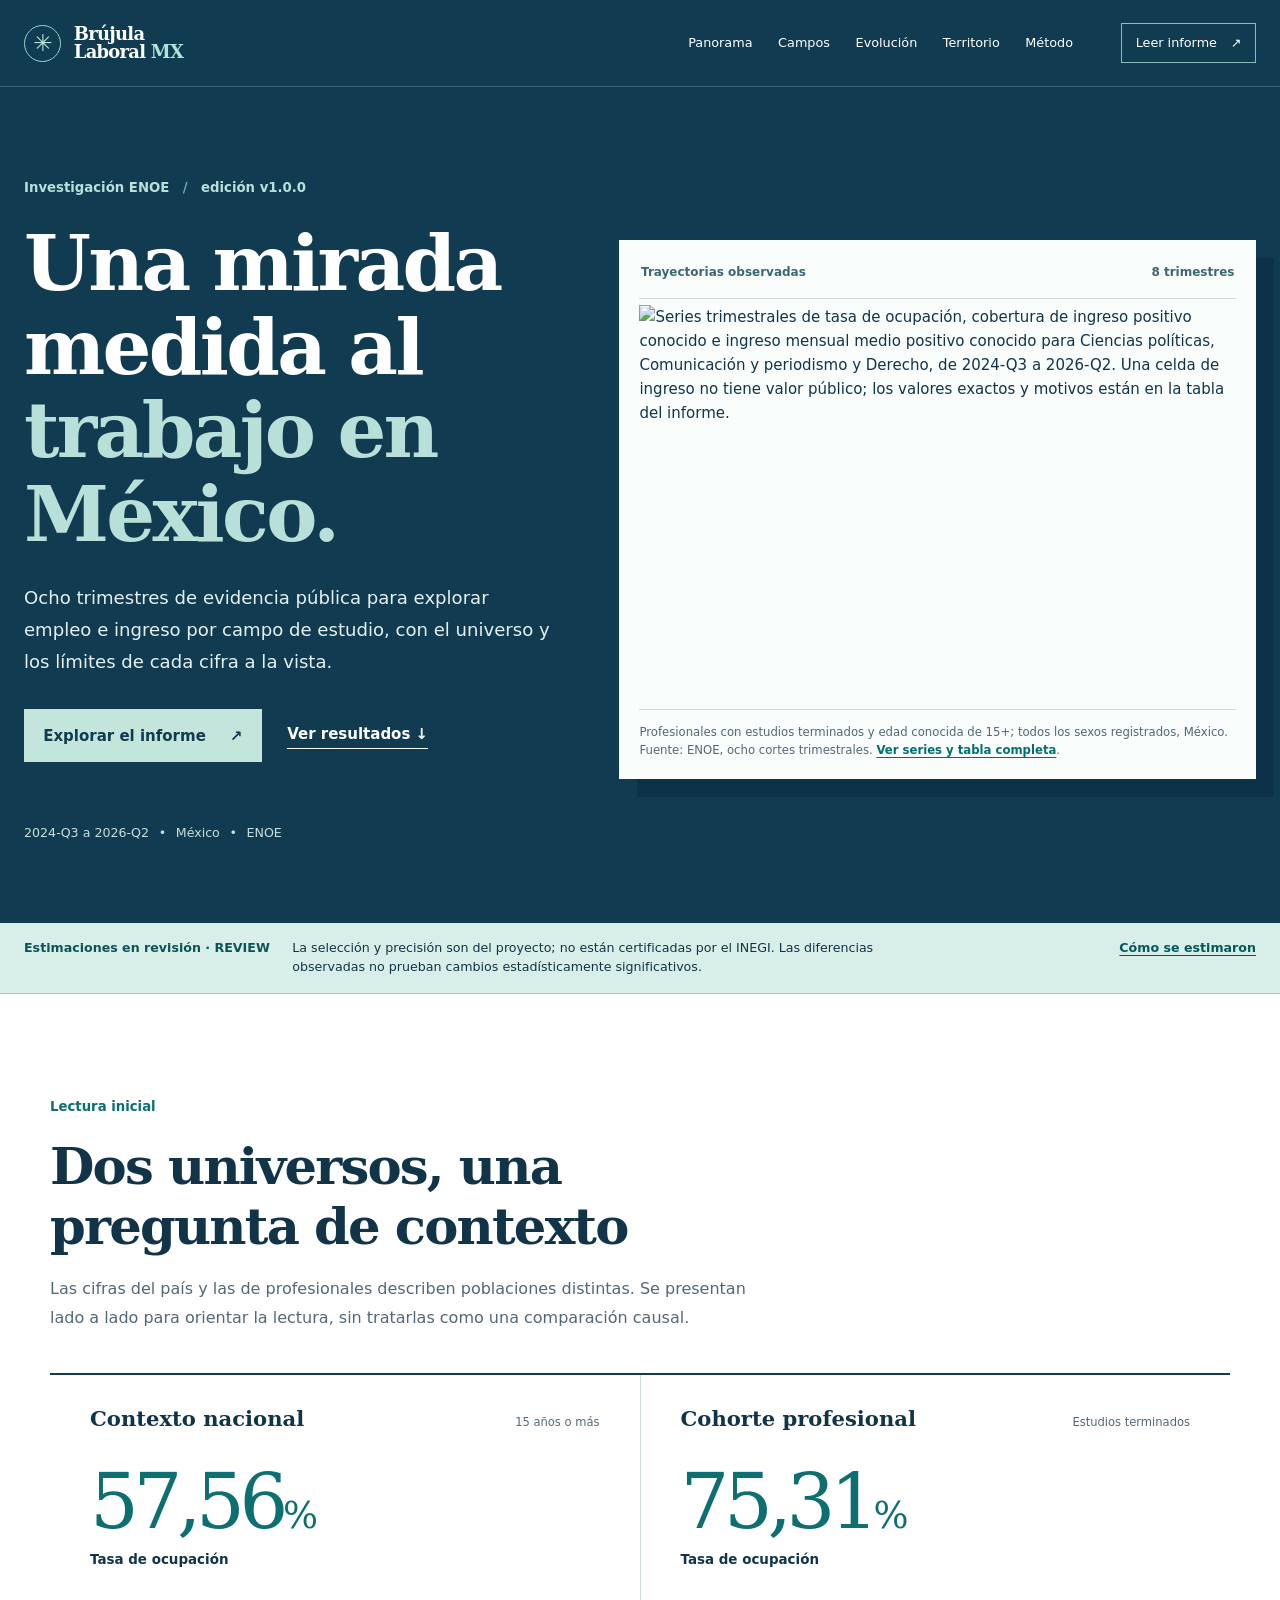
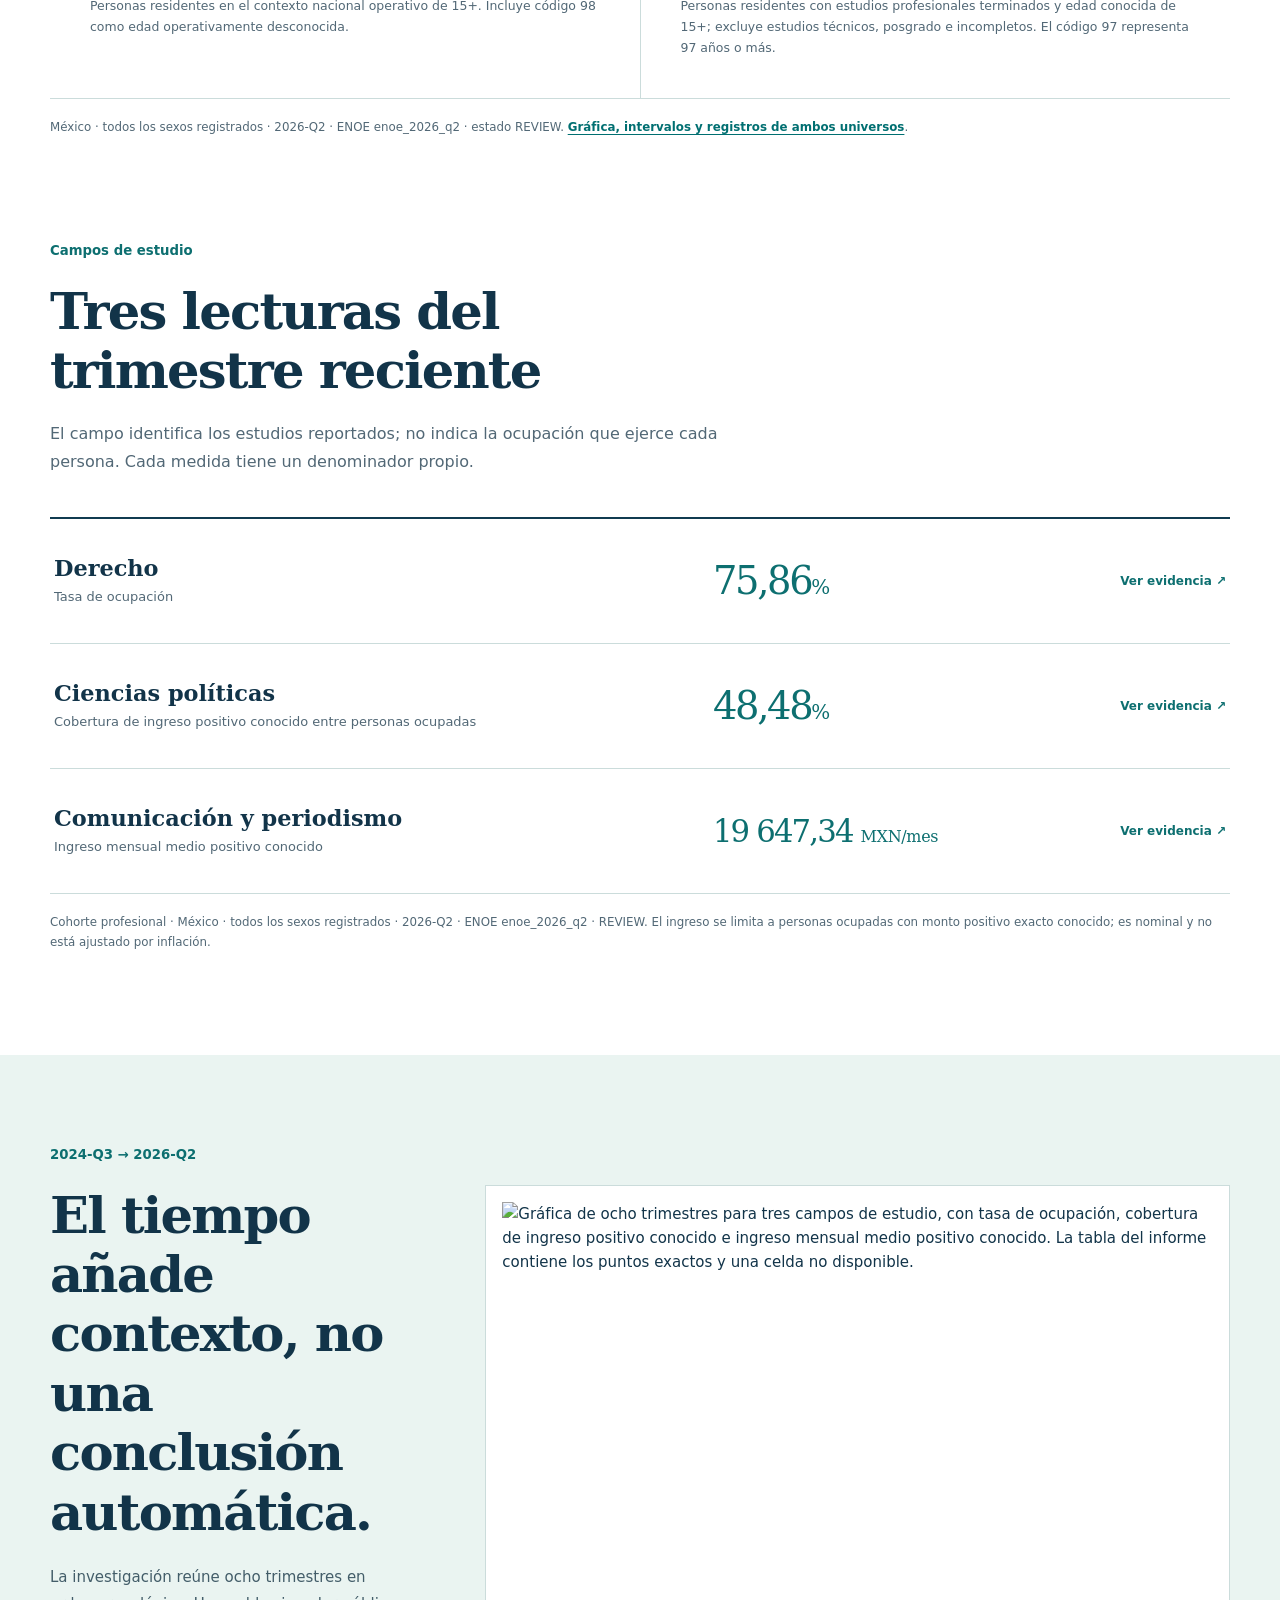
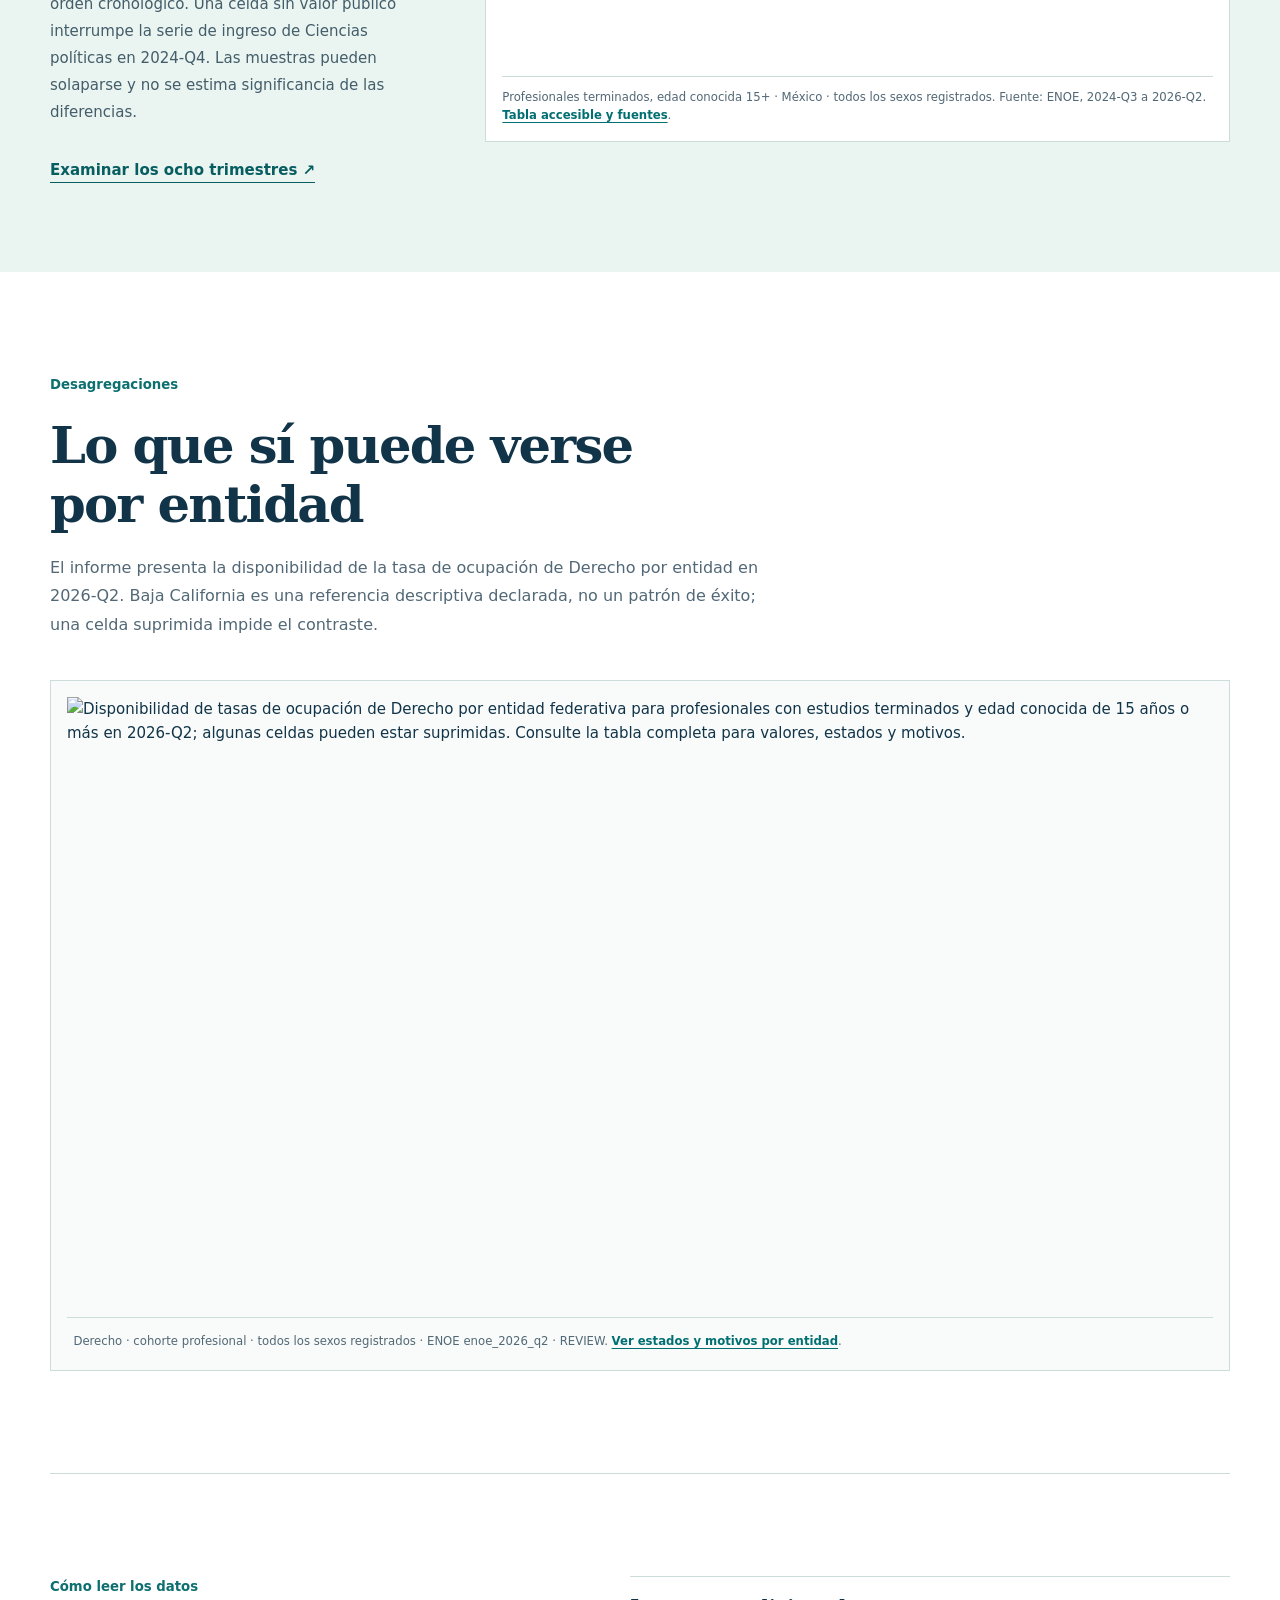
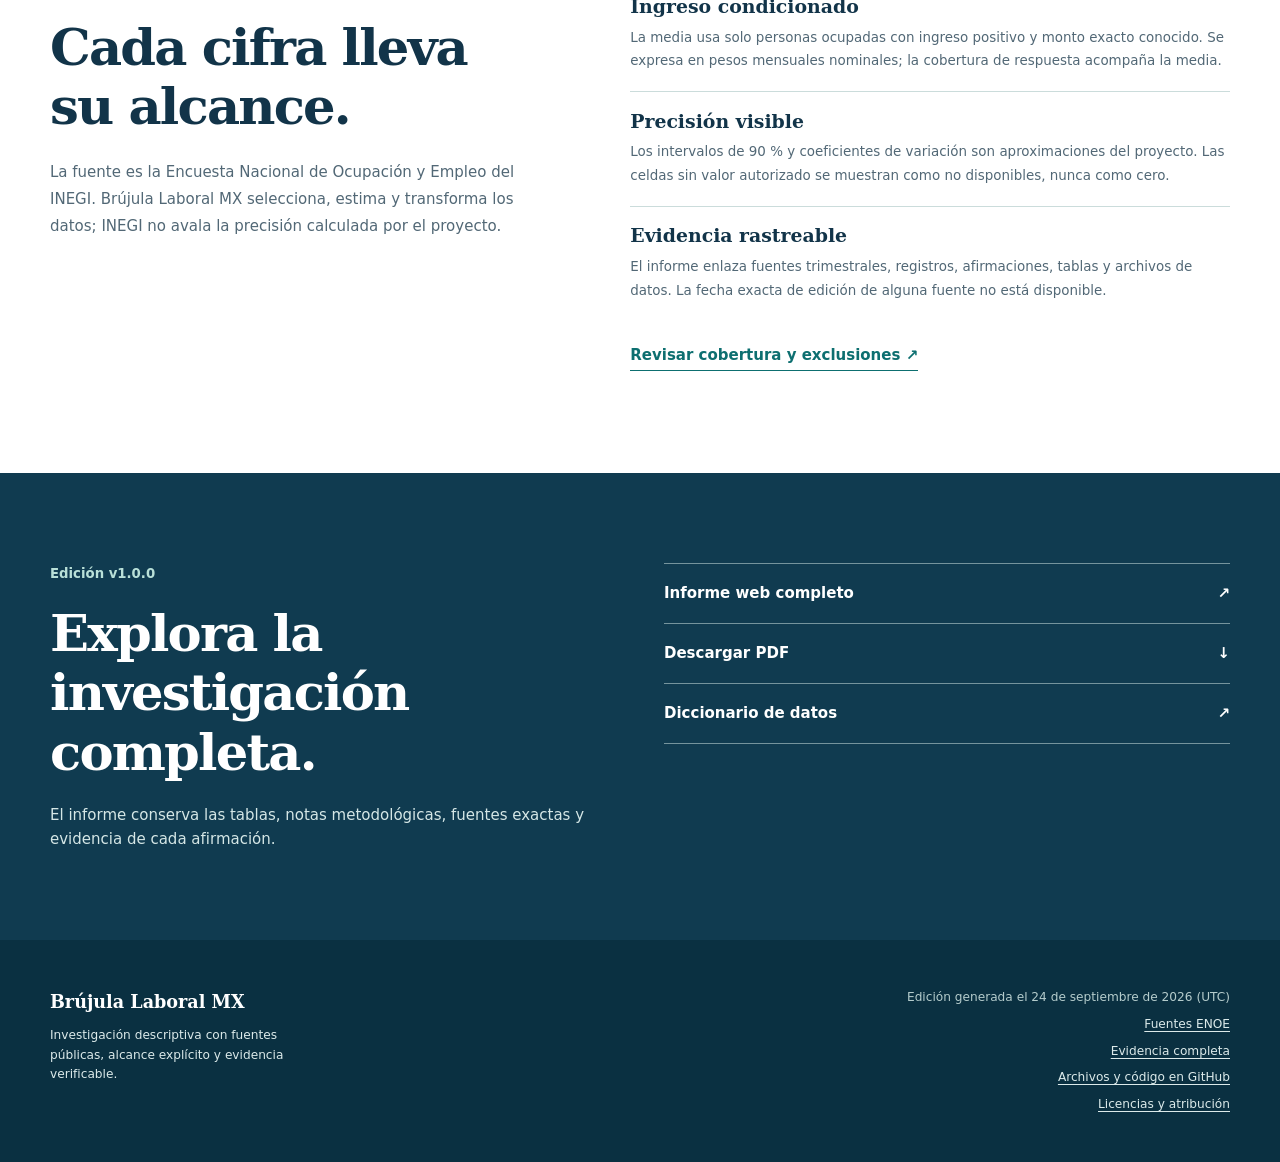
==== site/index.html @ 44d780da "Publish visual research README and verified GitHub Pages site" ====
<!doctype html>
<html lang="es-MX">
<head>
  <meta charset="utf-8">
  <meta name="viewport" content="width=device-width, initial-scale=1">
  <meta name="theme-color" content="#103b50">
  <meta name="description" content="Brújula Laboral MX: investigación descriptiva de ocho trimestres de la ENOE sobre campos de estudio, empleo e ingreso en México, con evidencia y límites visibles.">
  <title>Brújula Laboral MX — Investigación del trabajo en México</title>
  <link rel="stylesheet" href="styles.css">
</head>
<body>
  <a class="skip-link" href="#contenido">Saltar al contenido</a>
  <header class="site-header">
    <div class="header-inner">
      <a class="brand" href="#inicio" aria-label="Brújula Laboral MX, volver al inicio"><span class="brand-mark" aria-hidden="true">✳</span><span>Brújula<br>Laboral <b>MX</b></span></a>
      <nav aria-label="Navegación principal">
        <a href="#panorama">Panorama</a><a href="#campos">Campos</a><a href="#evolucion">Evolución</a><a href="#territorio">Territorio</a><a href="#metodo">Método</a>
      </nav>
      <a class="header-report" href="research/report.html">Leer informe <span aria-hidden="true">↗</span></a>
    </div>
  </header>

  <main id="contenido">
    <section class="hero" id="inicio" aria-labelledby="hero-title">
      <div class="hero-inner">
        <div class="hero-copy">
          <p class="edition">Investigación ENOE <span aria-hidden="true">/</span> edición v1.0.0</p>
          <h1 id="hero-title">Una mirada<br>medida al<br><em>trabajo en México.</em></h1>
          <p class="hero-lede">Ocho trimestres de evidencia pública para explorar empleo e ingreso por campo de estudio, con el universo y los límites de cada cifra a la vista.</p>
          <div class="hero-actions"><a class="button-primary" href="research/report.html">Explorar el informe <span aria-hidden="true">↗</span></a><a class="text-link light-link" href="#panorama">Ver resultados <span aria-hidden="true">↓</span></a></div>
          <p class="hero-window">2024‑Q3 a 2026‑Q2 <span aria-hidden="true">•</span> México <span aria-hidden="true">•</span> ENOE</p>
        </div>
        <figure class="hero-figure">
          <div class="hero-figure-heading"><span>Trayectorias observadas</span><span>8 trimestres</span></div>
          <img src="research/figures/eight-quarter-trends.svg" alt="Series trimestrales de tasa de ocupación, cobertura de ingreso positivo conocido e ingreso mensual medio positivo conocido para Ciencias políticas, Comunicación y periodismo y Derecho, de 2024-Q3 a 2026-Q2. Una celda de ingreso no tiene valor público; los valores exactos y motivos están en la tabla del informe." width="1080" height="720">
          <figcaption>Profesionales con estudios terminados y edad conocida de 15+; todos los sexos registrados, México. Fuente: ENOE, ocho cortes trimestrales. <a href="research/report.html#evolucion">Ver series y tabla completa</a>.</figcaption>
        </figure>
      </div>
    </section>

    <div class="status-strip" role="note"><strong>Estimaciones en revisión · REVIEW</strong><span>La selección y precisión son del proyecto; no están certificadas por el INEGI. Las diferencias observadas no prueban cambios estadísticamente significativos.</span><a href="research/report.html#metodos">Cómo se estimaron</a></div>

    <section class="section panorama" id="panorama" aria-labelledby="panorama-title">
      <div class="section-head"><p class="section-kicker">Lectura inicial</p><h2 id="panorama-title">Dos universos, una pregunta de contexto</h2><p>Las cifras del país y las de profesionales describen poblaciones distintas. Se presentan lado a lado para orientar la lectura, sin tratarlas como una comparación causal.</p></div>
      <div class="universe-comparison">
        <article class="universe"><div class="universe-top"><h3>Contexto nacional</h3><span>15 años o más</span></div><p class="big-stat">57,56<span>%</span></p><p class="stat-name">Tasa de ocupación</p><p class="universe-note">Personas residentes en el contexto nacional operativo de 15+. Incluye código 98 como edad operativamente desconocida.</p></article>
        <article class="universe"><div class="universe-top"><h3>Cohorte profesional</h3><span>Estudios terminados</span></div><p class="big-stat">75,31<span>%</span></p><p class="stat-name">Tasa de ocupación</p><p class="universe-note">Personas residentes con estudios profesionales terminados y edad conocida de 15+; excluye estudios técnicos, posgrado e incompletos. El código 97 representa 97 años o más.</p></article>
      </div>
      <p class="source-note">México · todos los sexos registrados · 2026‑Q2 · ENOE <code>enoe_2026_q2</code> · estado REVIEW. <a href="research/report.html#contexto">Gráfica, intervalos y registros de ambos universos</a>.</p>
    </section>

    <section class="section fields" id="campos" aria-labelledby="fields-title">
      <div class="section-head"><p class="section-kicker">Campos de estudio</p><h2 id="fields-title">Tres lecturas del trimestre reciente</h2><p>El campo identifica los estudios reportados; no indica la ocupación que ejerce cada persona. Cada medida tiene un denominador propio.</p></div>
      <div class="field-list">
        <article class="field-row"><div><h3>Derecho</h3><p>Tasa de ocupación</p></div><div class="field-value">75,86<span>%</span></div><a href="research/report.html#derecho" aria-label="Ver datos y evidencia de Derecho">Ver evidencia <span aria-hidden="true">↗</span></a></article>
        <article class="field-row"><div><h3>Ciencias políticas</h3><p>Cobertura de ingreso positivo conocido entre personas ocupadas</p></div><div class="field-value">48,48<span>%</span></div><a href="research/report.html#politicas" aria-label="Ver datos y evidencia de Ciencias políticas">Ver evidencia <span aria-hidden="true">↗</span></a></article>
        <article class="field-row"><div><h3>Comunicación y periodismo</h3><p>Ingreso mensual medio positivo conocido</p></div><div class="field-value income-value">19&nbsp;647,34 <span>MXN/mes</span></div><a href="research/report.html#comunicacion" aria-label="Ver datos y evidencia de Comunicación y periodismo">Ver evidencia <span aria-hidden="true">↗</span></a></article>
      </div>
      <p class="source-note">Cohorte profesional · México · todos los sexos registrados · 2026‑Q2 · ENOE <code>enoe_2026_q2</code> · REVIEW. El ingreso se limita a personas ocupadas con monto positivo exacto conocido; es nominal y no está ajustado por inflación.</p>
    </section>

    <section class="section evolution" id="evolucion" aria-labelledby="evolution-title">
      <div class="evolution-copy"><p class="section-kicker">2024‑Q3 → 2026‑Q2</p><h2 id="evolution-title">El tiempo añade contexto, no una conclusión automática.</h2><p>La investigación reúne ocho trimestres en orden cronológico. Una celda sin valor público interrumpe la serie de ingreso de Ciencias políticas en 2024‑Q4. Las muestras pueden solaparse y no se estima significancia de las diferencias.</p><a class="text-link" href="research/report.html#evolucion">Examinar los ocho trimestres <span aria-hidden="true">↗</span></a></div>
      <figure class="evolution-figure"><img src="research/figures/eight-quarter-trends.svg" alt="Gráfica de ocho trimestres para tres campos de estudio, con tasa de ocupación, cobertura de ingreso positivo conocido e ingreso mensual medio positivo conocido. La tabla del informe contiene los puntos exactos y una celda no disponible." width="1080" height="720" loading="lazy"><figcaption>Profesionales terminados, edad conocida 15+ · México · todos los sexos registrados. Fuente: ENOE, 2024‑Q3 a 2026‑Q2. <a href="research/report.html#evolucion">Tabla accesible y fuentes</a>.</figcaption></figure>
    </section>

    <section class="section territory" id="territorio" aria-labelledby="territory-title">
      <div class="section-head"><p class="section-kicker">Desagregaciones</p><h2 id="territory-title">Lo que sí puede verse por entidad</h2><p>El informe presenta la disponibilidad de la tasa de ocupación de Derecho por entidad en 2026‑Q2. Baja California es una referencia descriptiva declarada, no un patrón de éxito; una celda suprimida impide el contraste.</p></div>
      <figure class="territory-figure"><img src="research/figures/state-availability.svg" alt="Disponibilidad de tasas de ocupación de Derecho por entidad federativa para profesionales con estudios terminados y edad conocida de 15 años o más en 2026-Q2; algunas celdas pueden estar suprimidas. Consulte la tabla completa para valores, estados y motivos." width="1080" height="720" loading="lazy"><figcaption>Derecho · cohorte profesional · todos los sexos registrados · ENOE <code>enoe_2026_q2</code> · REVIEW. <a href="research/report.html#sexo-territorio">Ver estados y motivos por entidad</a>.</figcaption></figure>
    </section>

    <section class="section method" id="metodo" aria-labelledby="method-title"><div class="method-intro"><p class="section-kicker">Cómo leer los datos</p><h2 id="method-title">Cada cifra lleva su alcance.</h2><p>La fuente es la Encuesta Nacional de Ocupación y Empleo del INEGI. Brújula Laboral MX selecciona, estima y transforma los datos; INEGI no avala la precisión calculada por el proyecto.</p></div><div class="method-points"><div><h3>Ingreso condicionado</h3><p>La media usa solo personas ocupadas con ingreso positivo y monto exacto conocido. Se expresa en pesos mensuales nominales; la cobertura de respuesta acompaña la media.</p></div><div><h3>Precisión visible</h3><p>Los intervalos de 90 % y coeficientes de variación son aproximaciones del proyecto. Las celdas sin valor autorizado se muestran como no disponibles, nunca como cero.</p></div><div><h3>Evidencia rastreable</h3><p>El informe enlaza fuentes trimestrales, registros, afirmaciones, tablas y archivos de datos. La fecha exacta de edición de alguna fuente no está disponible.</p></div><a class="text-link" href="research/report.html#cobertura">Revisar cobertura y exclusiones <span aria-hidden="true">↗</span></a></div></section>

    <section class="downloads" id="descargas" aria-labelledby="downloads-title"><div><p class="section-kicker">Edición v1.0.0</p><h2 id="downloads-title">Explora la investigación completa.</h2><p>El informe conserva las tablas, notas metodológicas, fuentes exactas y evidencia de cada afirmación.</p></div><div class="download-links"><a href="research/report.html"><span>Informe web completo</span><span aria-hidden="true">↗</span></a><a href="research/report.pdf"><span>Descargar PDF</span><span aria-hidden="true">↓</span></a><a href="research/exports/data-dictionary.md"><span>Diccionario de datos</span><span aria-hidden="true">↗</span></a></div></section>
  </main>
  <footer class="site-footer"><div><a class="footer-brand" href="#inicio">Brújula Laboral MX</a><p>Investigación descriptiva con fuentes públicas, alcance explícito y evidencia verificable.</p></div><div><span>Edición generada el 24 de septiembre de 2026 (UTC)</span><a href="research/report.html#fuentes">Fuentes ENOE</a><a href="research/report.html#evidencia">Evidencia completa</a><a href="https://github.com/erickinorganico/career-signals-mx/releases/tag/v1.0.0">Archivos y código en GitHub</a><a href="https://github.com/erickinorganico/career-signals-mx/blob/main/THIRD_PARTY_NOTICES.md">Licencias y atribución</a></div></footer>
</body>
</html>
---- site/styles.css ----
@font-face{font-family:DejaVu Serif;src:url("research/assets/fonts/DejaVuSerif.ttf") format("truetype");font-weight:400;font-display:swap}
@font-face{font-family:DejaVu Serif;src:url("research/assets/fonts/DejaVuSerif-Bold.ttf") format("truetype");font-weight:700;font-display:swap}
@font-face{font-family:DejaVu Sans;src:url("research/assets/fonts/DejaVuSans.ttf") format("truetype");font-weight:400;font-display:swap}
@font-face{font-family:DejaVu Sans;src:url("research/assets/fonts/DejaVuSans-Bold.ttf") format("truetype");font-weight:700;font-display:swap}
:root{--ink:#123449;--deep:#103b50;--night:#0a3041;--teal:#0d6f70;--aqua:#b9e0d8;--mist:#eaf4f1;--paper:#fff;--muted:#526876;--line:#cbdcdb;--serif:"DejaVu Serif",Georgia,serif;--sans:"DejaVu Sans",Arial,sans-serif}
*{box-sizing:border-box}html{scroll-behavior:smooth}body{margin:0;color:var(--ink);background:var(--paper);font-family:var(--sans);font-size:15px;line-height:1.6}a{color:inherit;text-underline-offset:.23em}a:focus-visible{outline:3px solid #e3a441;outline-offset:4px}img{display:block;max-width:100%;height:auto}h1,h2,h3,p,figure{margin:0}h1,h2,h3{line-height:1.16}h1,h2{font-family:var(--serif);font-weight:700;letter-spacing:-.035em}h2{font-size:clamp(2rem,4vw,3.25rem)}h3{font-size:1rem}p{max-width:70ch}.skip-link{position:absolute;z-index:100;top:-100px;left:1rem;padding:.7rem 1rem;background:#fff;color:var(--ink)}.skip-link:focus{top:1rem}
.site-header{background:var(--deep);color:#fff;border-bottom:1px solid #426578}.header-inner{width:min(100% - 48px,1360px);min-height:86px;margin:auto;display:flex;align-items:center;gap:3rem}.brand{display:inline-flex;align-items:center;gap:.8rem;text-decoration:none;font-family:var(--serif);font-size:1.12rem;font-weight:700;line-height:1.02;letter-spacing:-.04em;white-space:nowrap}.brand b{color:#aee3d5}.brand-mark{display:grid;place-items:center;width:37px;height:37px;border:1px solid #9bd2cb;border-radius:50%;color:#b9e0d8;font-family:var(--sans);font-size:1.45rem}.site-header nav{display:flex;align-items:center;gap:clamp(.8rem,2vw,2rem);margin-left:auto}.site-header nav a,.header-report{font-size:.8rem;text-decoration:none;white-space:nowrap}.site-header nav a:hover,.header-report:hover{text-decoration:underline}.header-report{padding:.57rem .85rem;border:1px solid #89bdb9}.header-report span{margin-left:.6rem}
.hero{background:var(--deep);color:#fff}.hero-inner{width:min(100% - 48px,1360px);margin:auto;display:grid;grid-template-columns:minmax(0,.91fr) minmax(0,1.09fr);align-items:center;gap:clamp(2rem,5vw,6rem);padding:clamp(3.4rem,7vw,7rem) 0 5rem}.edition,.section-kicker{font-size:.83rem;font-weight:700;color:var(--teal)}.edition{color:#b9e0d8}.edition span{padding:0 .55rem;color:#78aaa7}.hero h1{font-size:clamp(3.5rem,6vw,6.5rem);line-height:1.09;margin:1.5rem 0 1.6rem}.hero h1 em{font-style:normal;color:#b9e0d8}.hero-lede{max-width:37rem;font-size:1.13rem;line-height:1.75;color:#e5f0f0}.hero-actions{display:flex;align-items:center;gap:1.6rem;flex-wrap:wrap;margin-top:2rem}.button-primary{display:inline-flex;align-items:center;gap:1.5rem;background:#c3e5db;color:#103b50;text-decoration:none;font-weight:700;padding:.9rem 1.2rem}.button-primary:hover{background:#fff}.text-link{font-weight:700;text-decoration:none;border-bottom:1px solid currentColor;padding-bottom:.16rem}.text-link:hover{border-bottom-width:2px}.light-link{color:#fff}.hero-window{margin-top:3.8rem;font-size:.79rem;color:#c9dddd}.hero-window span{padding:0 .35rem}.hero-figure{min-width:0;background:#f9fdfc;color:var(--ink);padding:1.25rem;box-shadow:18px 18px 0 rgba(7,40,55,.42)}.hero-figure-heading{display:flex;justify-content:space-between;gap:1rem;padding:.15rem .1rem 1rem;color:#3c6770;font-size:.75rem;font-weight:700;border-bottom:1px solid var(--line)}.hero-figure img{width:100%;margin:.4rem auto}.hero-figure figcaption,figcaption{font-size:.73rem;line-height:1.55;color:var(--muted)}.hero-figure figcaption{border-top:1px solid var(--line);padding-top:.8rem}.hero-figure a,figcaption a,.source-note a{color:#006f71;font-weight:700}
.status-strip{display:flex;align-items:flex-start;gap:1.4rem;padding:1rem max(24px,calc((100vw - 1360px)/2));background:#d8eee8;border-bottom:1px solid #9fc8c3;font-size:.79rem;line-height:1.5}.status-strip strong{white-space:nowrap;color:#0b5458}.status-strip span{max-width:74ch}.status-strip a{white-space:nowrap;font-weight:700;color:#005a5d;margin-left:auto}
.section{width:min(100% - 48px,1180px);margin:0 auto;padding:clamp(4.5rem,8vw,8rem) 0}.section-head{max-width:760px;margin-bottom:2.5rem}.section-kicker{margin-bottom:1.25rem}.section-head h2{max-width:18ch}.section-head>p:last-child{margin-top:1.2rem;color:var(--muted);font-size:1rem;line-height:1.8}.universe-comparison{display:grid;grid-template-columns:1fr 1fr;gap:1px;background:var(--line);border-top:2px solid var(--deep);border-bottom:1px solid var(--line)}.universe{background:#fff;padding:2rem 2.5rem 2.5rem}.universe-top{display:flex;justify-content:space-between;gap:1rem;align-items:baseline}.universe-top h3{font-family:var(--serif);font-size:1.32rem}.universe-top span{font-size:.72rem;color:var(--muted)}.big-stat{font-family:var(--serif);font-size:clamp(3.5rem,6vw,6rem);letter-spacing:-.07em;line-height:1;margin-top:2rem;color:var(--teal)}.big-stat span{font-size:.48em}.stat-name{font-size:.84rem;font-weight:700;margin-top:.55rem}.universe-note{margin-top:1.5rem;color:var(--muted);font-size:.78rem;line-height:1.7}.source-note{max-width:none;font-size:.74rem;color:var(--muted);margin-top:1.2rem;line-height:1.65}.source-note code,figcaption code{font-family:var(--sans);font-size:inherit}
.fields{padding-top:0}.field-list{border-top:2px solid var(--deep)}.field-row{display:grid;grid-template-columns:1.15fr .7fr auto;align-items:center;gap:1rem;min-height:125px;border-bottom:1px solid var(--line);padding:1rem .25rem}.field-row h3{font-family:var(--serif);font-size:1.4rem}.field-row p{color:var(--muted);font-size:.81rem;margin-top:.4rem}.field-value{font-family:var(--serif);font-size:clamp(1.7rem,3vw,2.8rem);letter-spacing:-.06em;color:var(--teal);white-space:nowrap}.field-value span{font-size:.52em;letter-spacing:-.02em}.income-value{font-size:clamp(1.3rem,2.4vw,2.25rem)}.field-row>a{color:var(--teal);text-decoration:none;font-weight:700;font-size:.75rem;white-space:nowrap}.field-row>a:hover{text-decoration:underline}
.evolution{width:100%;max-width:none;margin:0;background:var(--mist);display:grid;grid-template-columns:minmax(0,.65fr) minmax(0,1.35fr);gap:clamp(2rem,6vw,5rem);align-items:center;padding:clamp(4rem,7vw,7rem) max(24px,calc((100vw - 1180px)/2))}.evolution-copy h2{max-width:16ch}.evolution-copy>p:not(.section-kicker){color:#435d69;line-height:1.8;margin:1.4rem 0 2rem}.evolution-copy .text-link{color:#075e60}.evolution-figure{min-width:0;background:#fff;border:1px solid var(--line);padding:1rem}.evolution-figure img{width:100%}.evolution-figure figcaption{border-top:1px solid var(--line);padding-top:.7rem}
.territory-figure{padding:1rem;border:1px solid var(--line);background:#f8fbfa}.territory-figure img{width:100%;max-height:620px;object-fit:contain}.territory-figure figcaption{padding:.9rem .4rem .2rem;border-top:1px solid var(--line)}
.method{display:grid;grid-template-columns:.9fr 1.1fr;gap:clamp(2rem,7vw,8rem);border-top:1px solid var(--line)}.method-intro>p:last-child{margin-top:1.4rem;color:var(--muted);line-height:1.8}.method-points>div{padding:1.15rem 0;border-top:1px solid var(--line)}.method-points h3{font-family:var(--serif);font-size:1.18rem}.method-points p{font-size:.84rem;color:var(--muted);margin-top:.5rem;line-height:1.75}.method-points .text-link{display:inline-block;margin-top:1.4rem;color:var(--teal)}
.downloads{background:var(--deep);color:#fff;padding:clamp(4rem,7vw,7rem) max(24px,calc((100vw - 1180px)/2));display:grid;grid-template-columns:1fr 1fr;gap:3rem}.downloads .section-kicker{color:#b9e0d8}.downloads h2{max-width:16ch}.downloads p:not(.section-kicker){color:#d5e7e6;margin-top:1.3rem}.download-links{border-top:1px solid #75949d}.download-links a{display:flex;justify-content:space-between;gap:1rem;padding:1.1rem 0;border-bottom:1px solid #75949d;text-decoration:none;font-weight:700}.download-links a:hover{color:#b9e0d8}.site-footer{display:flex;justify-content:space-between;gap:2rem;padding:3rem max(24px,calc((100vw - 1180px)/2));background:var(--night);color:#dceaea;font-size:.76rem}.footer-brand{font-family:var(--serif);font-weight:700;font-size:1.1rem;color:#fff;text-decoration:none}.site-footer p{margin-top:.6rem;max-width:34ch}.site-footer>div:last-child{display:flex;flex-direction:column;align-items:flex-end;gap:.45rem}.site-footer>div:last-child span{color:#b5cccc}
@media(max-width:1020px){.header-inner{gap:1.5rem}.site-header nav{gap:.8rem}.header-report{display:none}.hero-inner{gap:2rem}.hero h1{font-size:clamp(3rem,6vw,5rem)}.hero-figure{box-shadow:9px 9px 0 rgba(7,40,55,.42)}.status-strip{flex-wrap:wrap}.status-strip a{margin-left:0}}
@media(max-width:760px){.header-inner{width:min(100% - 36px,1360px);min-height:0;padding:1rem 0;display:block}.brand{margin-bottom:1.1rem}.site-header nav{display:flex;overflow-x:auto;gap:1.25rem;padding-bottom:.3rem;margin-left:0;scrollbar-width:thin}.hero-inner{width:min(100% - 36px,1360px);grid-template-columns:1fr;padding:3rem 0 4rem}.hero h1{font-size:clamp(2.8rem,10vw,5rem)}.hero-window{margin-top:2.5rem}.hero-figure{padding:.8rem}.status-strip{padding:1.2rem 18px;display:block}.status-strip strong,.status-strip span,.status-strip a{display:block;margin:0 0 .5rem}.section{width:min(100% - 36px,1180px);padding:4.2rem 0}.section-head{margin-bottom:1.8rem}.universe-comparison{grid-template-columns:1fr}.universe{padding:1.5rem}.universe-top{flex-wrap:wrap}.fields{padding-top:0}.field-row{grid-template-columns:1fr auto;gap:.4rem;min-height:0;padding:1.25rem 0}.field-row>div:first-child{grid-column:1/-1}.field-row>a{align-self:end}.evolution{grid-template-columns:1fr;padding:4.5rem 18px}.territory-figure{padding:.5rem}.method{grid-template-columns:1fr;gap:1.8rem}.downloads{grid-template-columns:1fr;padding:4rem 18px}.site-footer{padding:2.5rem 18px;display:block}.site-footer>div:last-child{align-items:flex-start;margin-top:2rem}}
@media(max-width:420px){.hero h1{font-size:2.65rem}.hero-actions{gap:1.2rem}.field-row{grid-template-columns:1fr}.field-row>a{margin-top:.2rem}.field-value{white-space:normal}}
@media(prefers-reduced-motion:reduce){html{scroll-behavior:auto}}
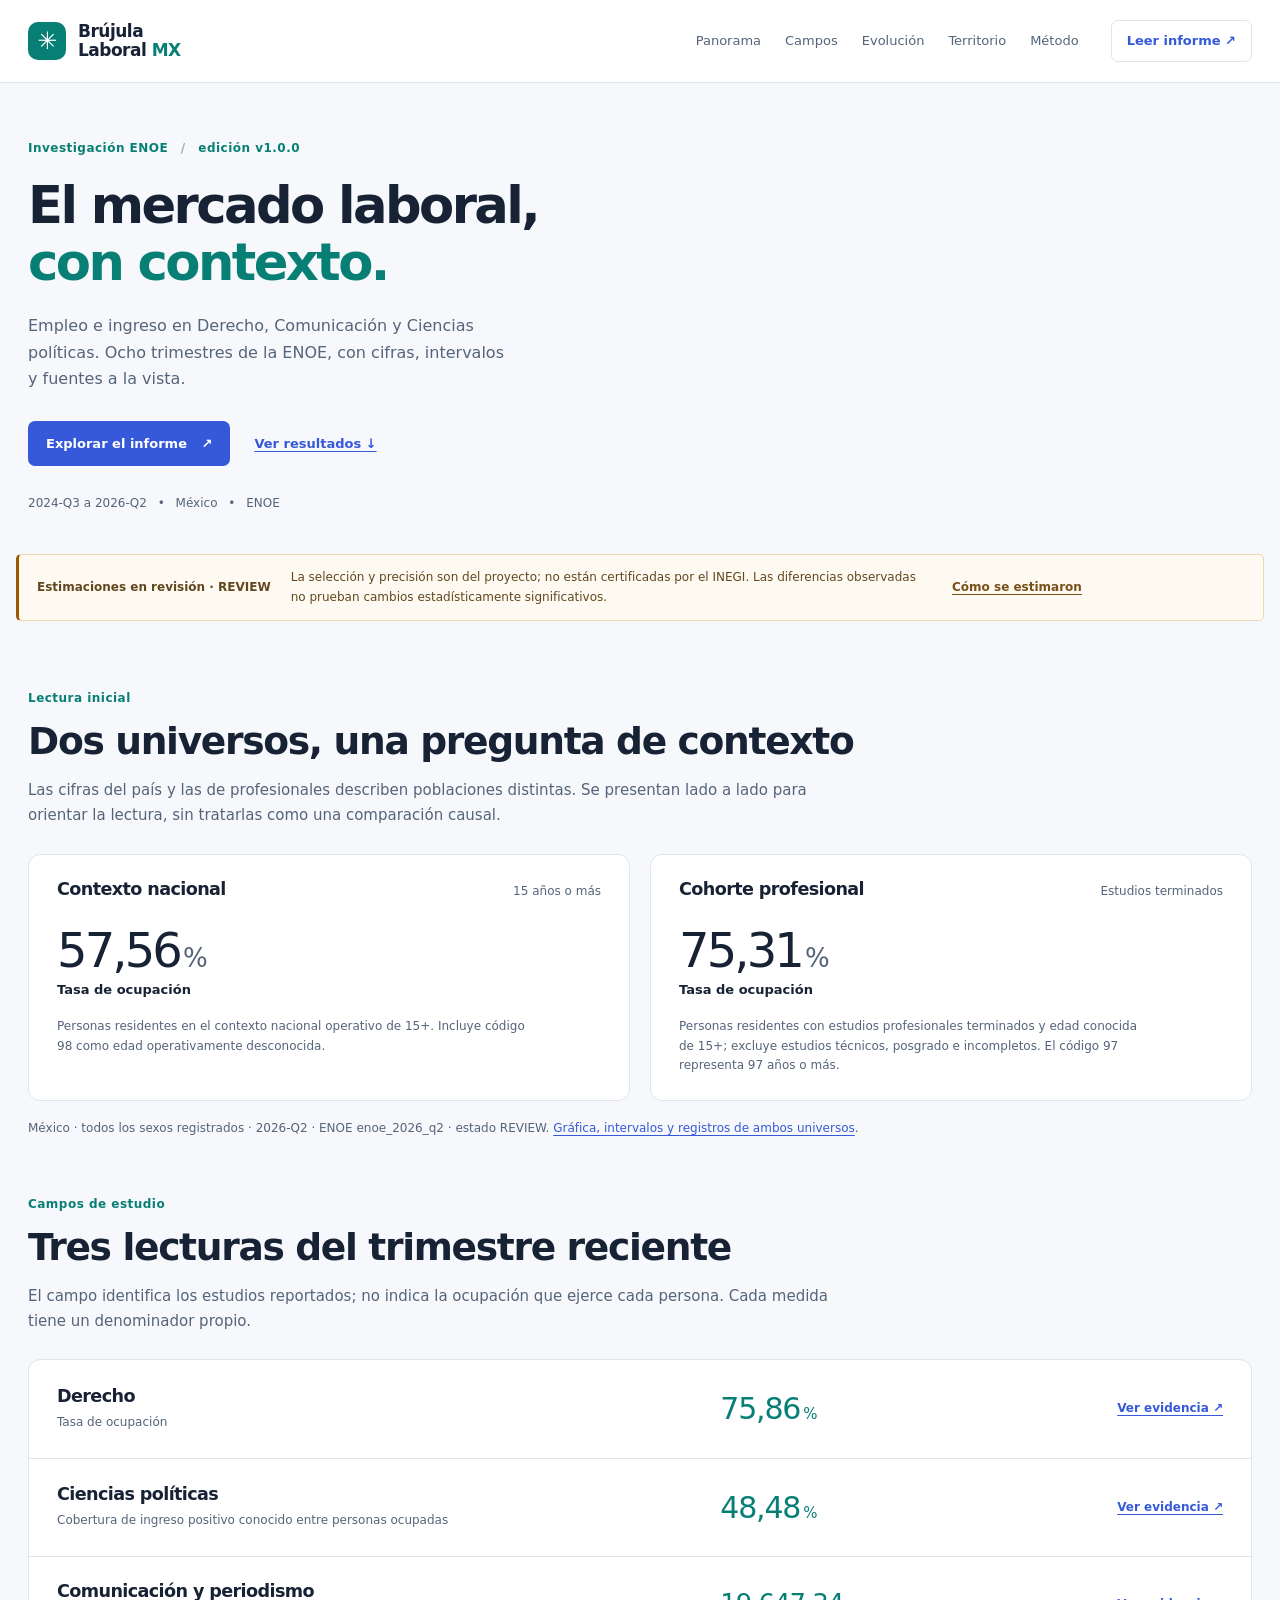
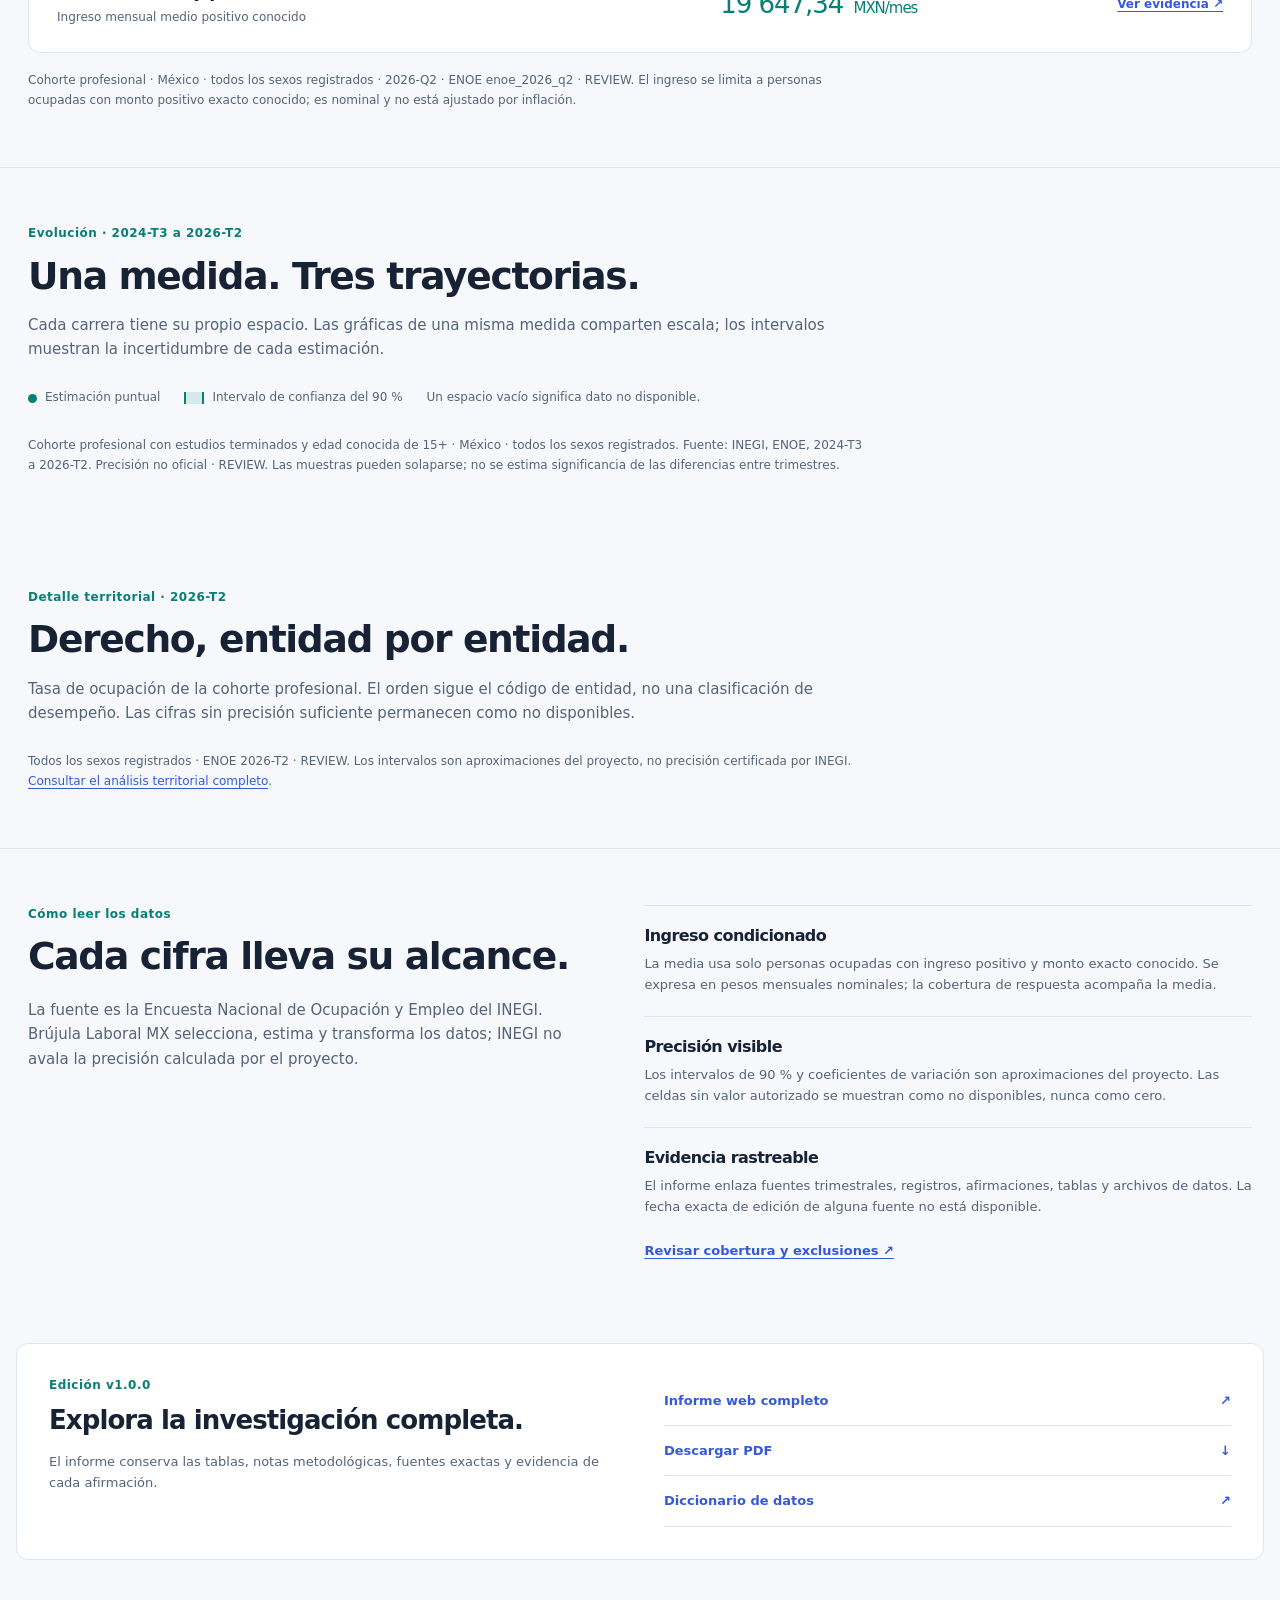
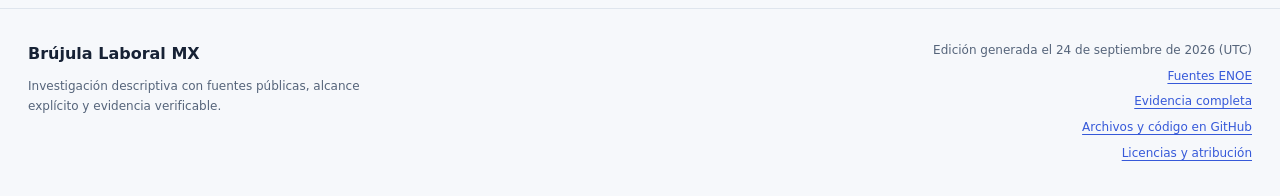
==== commit e5fc5a95: "Redesign research charts with readable small multiples and public data tables" ====
--- a/site/index.html
+++ b/site/index.html
@@ -3,7 +3,7 @@
 <head>
   <meta charset="utf-8">
   <meta name="viewport" content="width=device-width, initial-scale=1">
-  <meta name="theme-color" content="#103b50">
+  <meta name="theme-color" content="#f6f8fb">
   <meta name="description" content="Brújula Laboral MX: investigación descriptiva de ocho trimestres de la ENOE sobre campos de estudio, empleo e ingreso en México, con evidencia y límites visibles.">
   <title>Brújula Laboral MX — Investigación del trabajo en México</title>
   <link rel="stylesheet" href="styles.css">
@@ -25,16 +25,12 @@
       <div class="hero-inner">
         <div class="hero-copy">
           <p class="edition">Investigación ENOE <span aria-hidden="true">/</span> edición v1.0.0</p>
-          <h1 id="hero-title">Una mirada<br>medida al<br><em>trabajo en México.</em></h1>
-          <p class="hero-lede">Ocho trimestres de evidencia pública para explorar empleo e ingreso por campo de estudio, con el universo y los límites de cada cifra a la vista.</p>
+          <h1 id="hero-title">El mercado laboral,<br><em>con contexto.</em></h1>
+          <p class="hero-lede">Empleo e ingreso en Derecho, Comunicación y Ciencias políticas. Ocho trimestres de la ENOE, con cifras, intervalos y fuentes a la vista.</p>
           <div class="hero-actions"><a class="button-primary" href="research/report.html">Explorar el informe <span aria-hidden="true">↗</span></a><a class="text-link light-link" href="#panorama">Ver resultados <span aria-hidden="true">↓</span></a></div>
           <p class="hero-window">2024‑Q3 a 2026‑Q2 <span aria-hidden="true">•</span> México <span aria-hidden="true">•</span> ENOE</p>
         </div>
-        <figure class="hero-figure">
-          <div class="hero-figure-heading"><span>Trayectorias observadas</span><span>8 trimestres</span></div>
-          <img src="research/figures/eight-quarter-trends.svg" alt="Series trimestrales de tasa de ocupación, cobertura de ingreso positivo conocido e ingreso mensual medio positivo conocido para Ciencias políticas, Comunicación y periodismo y Derecho, de 2024-Q3 a 2026-Q2. Una celda de ingreso no tiene valor público; los valores exactos y motivos están en la tabla del informe." width="1080" height="720">
-          <figcaption>Profesionales con estudios terminados y edad conocida de 15+; todos los sexos registrados, México. Fuente: ENOE, ocho cortes trimestrales. <a href="research/report.html#evolucion">Ver series y tabla completa</a>.</figcaption>
-        </figure>
+        <!-- HERO_CHART -->
       </div>
     </section>
 
@@ -60,13 +56,16 @@
     </section>
 
     <section class="section evolution" id="evolucion" aria-labelledby="evolution-title">
-      <div class="evolution-copy"><p class="section-kicker">2024‑Q3 → 2026‑Q2</p><h2 id="evolution-title">El tiempo añade contexto, no una conclusión automática.</h2><p>La investigación reúne ocho trimestres en orden cronológico. Una celda sin valor público interrumpe la serie de ingreso de Ciencias políticas en 2024‑Q4. Las muestras pueden solaparse y no se estima significancia de las diferencias.</p><a class="text-link" href="research/report.html#evolucion">Examinar los ocho trimestres <span aria-hidden="true">↗</span></a></div>
-      <figure class="evolution-figure"><img src="research/figures/eight-quarter-trends.svg" alt="Gráfica de ocho trimestres para tres campos de estudio, con tasa de ocupación, cobertura de ingreso positivo conocido e ingreso mensual medio positivo conocido. La tabla del informe contiene los puntos exactos y una celda no disponible." width="1080" height="720" loading="lazy"><figcaption>Profesionales terminados, edad conocida 15+ · México · todos los sexos registrados. Fuente: ENOE, 2024‑Q3 a 2026‑Q2. <a href="research/report.html#evolucion">Tabla accesible y fuentes</a>.</figcaption></figure>
+      <div class="section-head"><p class="section-kicker">Evolución · 2024-T3 a 2026-T2</p><h2 id="evolution-title">Una medida. Tres trayectorias.</h2><p>Cada carrera tiene su propio espacio. Las gráficas de una misma medida comparten escala; los intervalos muestran la incertidumbre de cada estimación.</p></div>
+      <div class="reading-key"><span><i class="key-point" aria-hidden="true"></i>Estimación puntual</span><span><i class="key-range" aria-hidden="true"></i>Intervalo de confianza del 90 %</span><span>Un espacio vacío significa dato no disponible.</span></div>
+      <!-- TREND_CHARTS -->
+      <p class="source-note">Cohorte profesional con estudios terminados y edad conocida de 15+ · México · todos los sexos registrados. Fuente: INEGI, ENOE, 2024-T3 a 2026-T2. Precisión no oficial · REVIEW. Las muestras pueden solaparse; no se estima significancia de las diferencias entre trimestres.</p>
     </section>
 
     <section class="section territory" id="territorio" aria-labelledby="territory-title">
-      <div class="section-head"><p class="section-kicker">Desagregaciones</p><h2 id="territory-title">Lo que sí puede verse por entidad</h2><p>El informe presenta la disponibilidad de la tasa de ocupación de Derecho por entidad en 2026‑Q2. Baja California es una referencia descriptiva declarada, no un patrón de éxito; una celda suprimida impide el contraste.</p></div>
-      <figure class="territory-figure"><img src="research/figures/state-availability.svg" alt="Disponibilidad de tasas de ocupación de Derecho por entidad federativa para profesionales con estudios terminados y edad conocida de 15 años o más en 2026-Q2; algunas celdas pueden estar suprimidas. Consulte la tabla completa para valores, estados y motivos." width="1080" height="720" loading="lazy"><figcaption>Derecho · cohorte profesional · todos los sexos registrados · ENOE <code>enoe_2026_q2</code> · REVIEW. <a href="research/report.html#sexo-territorio">Ver estados y motivos por entidad</a>.</figcaption></figure>
+      <div class="section-head"><p class="section-kicker">Detalle territorial · 2026-T2</p><h2 id="territory-title">Derecho, entidad por entidad.</h2><p>Tasa de ocupación de la cohorte profesional. El orden sigue el código de entidad, no una clasificación de desempeño. Las cifras sin precisión suficiente permanecen como no disponibles.</p></div>
+      <!-- TERRITORY_CHARTS -->
+      <p class="source-note">Todos los sexos registrados · ENOE 2026-T2 · REVIEW. Los intervalos son aproximaciones del proyecto, no precisión certificada por INEGI. <a href="research/report.html#sexo-territorio">Consultar el análisis territorial completo</a>.</p>
     </section>
 
     <section class="section method" id="metodo" aria-labelledby="method-title"><div class="method-intro"><p class="section-kicker">Cómo leer los datos</p><h2 id="method-title">Cada cifra lleva su alcance.</h2><p>La fuente es la Encuesta Nacional de Ocupación y Empleo del INEGI. Brújula Laboral MX selecciona, estima y transforma los datos; INEGI no avala la precisión calculada por el proyecto.</p></div><div class="method-points"><div><h3>Ingreso condicionado</h3><p>La media usa solo personas ocupadas con ingreso positivo y monto exacto conocido. Se expresa en pesos mensuales nominales; la cobertura de respuesta acompaña la media.</p></div><div><h3>Precisión visible</h3><p>Los intervalos de 90 % y coeficientes de variación son aproximaciones del proyecto. Las celdas sin valor autorizado se muestran como no disponibles, nunca como cero.</p></div><div><h3>Evidencia rastreable</h3><p>El informe enlaza fuentes trimestrales, registros, afirmaciones, tablas y archivos de datos. La fecha exacta de edición de alguna fuente no está disponible.</p></div><a class="text-link" href="research/report.html#cobertura">Revisar cobertura y exclusiones <span aria-hidden="true">↗</span></a></div></section>
--- a/site/styles.css
+++ b/site/styles.css
@@ -1,19 +1,133 @@
-@font-face{font-family:DejaVu Serif;src:url("research/assets/fonts/DejaVuSerif.ttf") format("truetype");font-weight:400;font-display:swap}
-@font-face{font-family:DejaVu Serif;src:url("research/assets/fonts/DejaVuSerif-Bold.ttf") format("truetype");font-weight:700;font-display:swap}
 @font-face{font-family:DejaVu Sans;src:url("research/assets/fonts/DejaVuSans.ttf") format("truetype");font-weight:400;font-display:swap}
 @font-face{font-family:DejaVu Sans;src:url("research/assets/fonts/DejaVuSans-Bold.ttf") format("truetype");font-weight:700;font-display:swap}
-:root{--ink:#123449;--deep:#103b50;--night:#0a3041;--teal:#0d6f70;--aqua:#b9e0d8;--mist:#eaf4f1;--paper:#fff;--muted:#526876;--line:#cbdcdb;--serif:"DejaVu Serif",Georgia,serif;--sans:"DejaVu Sans",Arial,sans-serif}
-*{box-sizing:border-box}html{scroll-behavior:smooth}body{margin:0;color:var(--ink);background:var(--paper);font-family:var(--sans);font-size:15px;line-height:1.6}a{color:inherit;text-underline-offset:.23em}a:focus-visible{outline:3px solid #e3a441;outline-offset:4px}img{display:block;max-width:100%;height:auto}h1,h2,h3,p,figure{margin:0}h1,h2,h3{line-height:1.16}h1,h2{font-family:var(--serif);font-weight:700;letter-spacing:-.035em}h2{font-size:clamp(2rem,4vw,3.25rem)}h3{font-size:1rem}p{max-width:70ch}.skip-link{position:absolute;z-index:100;top:-100px;left:1rem;padding:.7rem 1rem;background:#fff;color:var(--ink)}.skip-link:focus{top:1rem}
-.site-header{background:var(--deep);color:#fff;border-bottom:1px solid #426578}.header-inner{width:min(100% - 48px,1360px);min-height:86px;margin:auto;display:flex;align-items:center;gap:3rem}.brand{display:inline-flex;align-items:center;gap:.8rem;text-decoration:none;font-family:var(--serif);font-size:1.12rem;font-weight:700;line-height:1.02;letter-spacing:-.04em;white-space:nowrap}.brand b{color:#aee3d5}.brand-mark{display:grid;place-items:center;width:37px;height:37px;border:1px solid #9bd2cb;border-radius:50%;color:#b9e0d8;font-family:var(--sans);font-size:1.45rem}.site-header nav{display:flex;align-items:center;gap:clamp(.8rem,2vw,2rem);margin-left:auto}.site-header nav a,.header-report{font-size:.8rem;text-decoration:none;white-space:nowrap}.site-header nav a:hover,.header-report:hover{text-decoration:underline}.header-report{padding:.57rem .85rem;border:1px solid #89bdb9}.header-report span{margin-left:.6rem}
-.hero{background:var(--deep);color:#fff}.hero-inner{width:min(100% - 48px,1360px);margin:auto;display:grid;grid-template-columns:minmax(0,.91fr) minmax(0,1.09fr);align-items:center;gap:clamp(2rem,5vw,6rem);padding:clamp(3.4rem,7vw,7rem) 0 5rem}.edition,.section-kicker{font-size:.83rem;font-weight:700;color:var(--teal)}.edition{color:#b9e0d8}.edition span{padding:0 .55rem;color:#78aaa7}.hero h1{font-size:clamp(3.5rem,6vw,6.5rem);line-height:1.09;margin:1.5rem 0 1.6rem}.hero h1 em{font-style:normal;color:#b9e0d8}.hero-lede{max-width:37rem;font-size:1.13rem;line-height:1.75;color:#e5f0f0}.hero-actions{display:flex;align-items:center;gap:1.6rem;flex-wrap:wrap;margin-top:2rem}.button-primary{display:inline-flex;align-items:center;gap:1.5rem;background:#c3e5db;color:#103b50;text-decoration:none;font-weight:700;padding:.9rem 1.2rem}.button-primary:hover{background:#fff}.text-link{font-weight:700;text-decoration:none;border-bottom:1px solid currentColor;padding-bottom:.16rem}.text-link:hover{border-bottom-width:2px}.light-link{color:#fff}.hero-window{margin-top:3.8rem;font-size:.79rem;color:#c9dddd}.hero-window span{padding:0 .35rem}.hero-figure{min-width:0;background:#f9fdfc;color:var(--ink);padding:1.25rem;box-shadow:18px 18px 0 rgba(7,40,55,.42)}.hero-figure-heading{display:flex;justify-content:space-between;gap:1rem;padding:.15rem .1rem 1rem;color:#3c6770;font-size:.75rem;font-weight:700;border-bottom:1px solid var(--line)}.hero-figure img{width:100%;margin:.4rem auto}.hero-figure figcaption,figcaption{font-size:.73rem;line-height:1.55;color:var(--muted)}.hero-figure figcaption{border-top:1px solid var(--line);padding-top:.8rem}.hero-figure a,figcaption a,.source-note a{color:#006f71;font-weight:700}
-.status-strip{display:flex;align-items:flex-start;gap:1.4rem;padding:1rem max(24px,calc((100vw - 1360px)/2));background:#d8eee8;border-bottom:1px solid #9fc8c3;font-size:.79rem;line-height:1.5}.status-strip strong{white-space:nowrap;color:#0b5458}.status-strip span{max-width:74ch}.status-strip a{white-space:nowrap;font-weight:700;color:#005a5d;margin-left:auto}
-.section{width:min(100% - 48px,1180px);margin:0 auto;padding:clamp(4.5rem,8vw,8rem) 0}.section-head{max-width:760px;margin-bottom:2.5rem}.section-kicker{margin-bottom:1.25rem}.section-head h2{max-width:18ch}.section-head>p:last-child{margin-top:1.2rem;color:var(--muted);font-size:1rem;line-height:1.8}.universe-comparison{display:grid;grid-template-columns:1fr 1fr;gap:1px;background:var(--line);border-top:2px solid var(--deep);border-bottom:1px solid var(--line)}.universe{background:#fff;padding:2rem 2.5rem 2.5rem}.universe-top{display:flex;justify-content:space-between;gap:1rem;align-items:baseline}.universe-top h3{font-family:var(--serif);font-size:1.32rem}.universe-top span{font-size:.72rem;color:var(--muted)}.big-stat{font-family:var(--serif);font-size:clamp(3.5rem,6vw,6rem);letter-spacing:-.07em;line-height:1;margin-top:2rem;color:var(--teal)}.big-stat span{font-size:.48em}.stat-name{font-size:.84rem;font-weight:700;margin-top:.55rem}.universe-note{margin-top:1.5rem;color:var(--muted);font-size:.78rem;line-height:1.7}.source-note{max-width:none;font-size:.74rem;color:var(--muted);margin-top:1.2rem;line-height:1.65}.source-note code,figcaption code{font-family:var(--sans);font-size:inherit}
-.fields{padding-top:0}.field-list{border-top:2px solid var(--deep)}.field-row{display:grid;grid-template-columns:1.15fr .7fr auto;align-items:center;gap:1rem;min-height:125px;border-bottom:1px solid var(--line);padding:1rem .25rem}.field-row h3{font-family:var(--serif);font-size:1.4rem}.field-row p{color:var(--muted);font-size:.81rem;margin-top:.4rem}.field-value{font-family:var(--serif);font-size:clamp(1.7rem,3vw,2.8rem);letter-spacing:-.06em;color:var(--teal);white-space:nowrap}.field-value span{font-size:.52em;letter-spacing:-.02em}.income-value{font-size:clamp(1.3rem,2.4vw,2.25rem)}.field-row>a{color:var(--teal);text-decoration:none;font-weight:700;font-size:.75rem;white-space:nowrap}.field-row>a:hover{text-decoration:underline}
-.evolution{width:100%;max-width:none;margin:0;background:var(--mist);display:grid;grid-template-columns:minmax(0,.65fr) minmax(0,1.35fr);gap:clamp(2rem,6vw,5rem);align-items:center;padding:clamp(4rem,7vw,7rem) max(24px,calc((100vw - 1180px)/2))}.evolution-copy h2{max-width:16ch}.evolution-copy>p:not(.section-kicker){color:#435d69;line-height:1.8;margin:1.4rem 0 2rem}.evolution-copy .text-link{color:#075e60}.evolution-figure{min-width:0;background:#fff;border:1px solid var(--line);padding:1rem}.evolution-figure img{width:100%}.evolution-figure figcaption{border-top:1px solid var(--line);padding-top:.7rem}
-.territory-figure{padding:1rem;border:1px solid var(--line);background:#f8fbfa}.territory-figure img{width:100%;max-height:620px;object-fit:contain}.territory-figure figcaption{padding:.9rem .4rem .2rem;border-top:1px solid var(--line)}
-.method{display:grid;grid-template-columns:.9fr 1.1fr;gap:clamp(2rem,7vw,8rem);border-top:1px solid var(--line)}.method-intro>p:last-child{margin-top:1.4rem;color:var(--muted);line-height:1.8}.method-points>div{padding:1.15rem 0;border-top:1px solid var(--line)}.method-points h3{font-family:var(--serif);font-size:1.18rem}.method-points p{font-size:.84rem;color:var(--muted);margin-top:.5rem;line-height:1.75}.method-points .text-link{display:inline-block;margin-top:1.4rem;color:var(--teal)}
-.downloads{background:var(--deep);color:#fff;padding:clamp(4rem,7vw,7rem) max(24px,calc((100vw - 1180px)/2));display:grid;grid-template-columns:1fr 1fr;gap:3rem}.downloads .section-kicker{color:#b9e0d8}.downloads h2{max-width:16ch}.downloads p:not(.section-kicker){color:#d5e7e6;margin-top:1.3rem}.download-links{border-top:1px solid #75949d}.download-links a{display:flex;justify-content:space-between;gap:1rem;padding:1.1rem 0;border-bottom:1px solid #75949d;text-decoration:none;font-weight:700}.download-links a:hover{color:#b9e0d8}.site-footer{display:flex;justify-content:space-between;gap:2rem;padding:3rem max(24px,calc((100vw - 1180px)/2));background:var(--night);color:#dceaea;font-size:.76rem}.footer-brand{font-family:var(--serif);font-weight:700;font-size:1.1rem;color:#fff;text-decoration:none}.site-footer p{margin-top:.6rem;max-width:34ch}.site-footer>div:last-child{display:flex;flex-direction:column;align-items:flex-end;gap:.45rem}.site-footer>div:last-child span{color:#b5cccc}
-@media(max-width:1020px){.header-inner{gap:1.5rem}.site-header nav{gap:.8rem}.header-report{display:none}.hero-inner{gap:2rem}.hero h1{font-size:clamp(3rem,6vw,5rem)}.hero-figure{box-shadow:9px 9px 0 rgba(7,40,55,.42)}.status-strip{flex-wrap:wrap}.status-strip a{margin-left:0}}
-@media(max-width:760px){.header-inner{width:min(100% - 36px,1360px);min-height:0;padding:1rem 0;display:block}.brand{margin-bottom:1.1rem}.site-header nav{display:flex;overflow-x:auto;gap:1.25rem;padding-bottom:.3rem;margin-left:0;scrollbar-width:thin}.hero-inner{width:min(100% - 36px,1360px);grid-template-columns:1fr;padding:3rem 0 4rem}.hero h1{font-size:clamp(2.8rem,10vw,5rem)}.hero-window{margin-top:2.5rem}.hero-figure{padding:.8rem}.status-strip{padding:1.2rem 18px;display:block}.status-strip strong,.status-strip span,.status-strip a{display:block;margin:0 0 .5rem}.section{width:min(100% - 36px,1180px);padding:4.2rem 0}.section-head{margin-bottom:1.8rem}.universe-comparison{grid-template-columns:1fr}.universe{padding:1.5rem}.universe-top{flex-wrap:wrap}.fields{padding-top:0}.field-row{grid-template-columns:1fr auto;gap:.4rem;min-height:0;padding:1.25rem 0}.field-row>div:first-child{grid-column:1/-1}.field-row>a{align-self:end}.evolution{grid-template-columns:1fr;padding:4.5rem 18px}.territory-figure{padding:.5rem}.method{grid-template-columns:1fr;gap:1.8rem}.downloads{grid-template-columns:1fr;padding:4rem 18px}.site-footer{padding:2.5rem 18px;display:block}.site-footer>div:last-child{align-items:flex-start;margin-top:2rem}}
-@media(max-width:420px){.hero h1{font-size:2.65rem}.hero-actions{gap:1.2rem}.field-row{grid-template-columns:1fr}.field-row>a{margin-top:.2rem}.field-value{white-space:normal}}
+:root{--ink:#172235;--muted:#55647a;--action:#3659d9;--teal:#087f75;--line:#dfe5ed;--canvas:#f6f8fb;--paper:#fff;--sans:"DejaVu Sans",Arial,sans-serif}
+*{box-sizing:border-box}
+html{scroll-behavior:smooth;scroll-padding-top:24px}
+body{margin:0;background:var(--canvas);color:var(--ink);font:15px/1.65 var(--sans)}
+a{color:var(--action);text-underline-offset:3px}
+a:hover{text-decoration-thickness:2px}
+a:focus-visible,summary:focus-visible{outline:3px solid #2548b8;outline-offset:4px}
+h1,h2,h3,p,figure{margin:0}
+h1,h2,h3{line-height:1.2;letter-spacing:-.035em}
+h1,h2{font-weight:700}
+h2{font-size:clamp(1.65rem,3vw,2.35rem)}
+h3{font-size:1.1rem}
+img{display:block;max-width:100%;height:auto}
+.skip-link{position:absolute;z-index:5;top:-90px;left:16px;background:#fff;padding:10px 18px}
+.skip-link:focus{top:12px}
+.site-header{background:#fff;border-bottom:1px solid var(--line)}
+.header-inner{max-width:1360px;margin:auto;min-height:82px;padding:16px 28px;display:flex;align-items:center;gap:32px}
+.brand{display:flex;gap:12px;align-items:center;color:var(--ink);font-size:17px;line-height:1.12;letter-spacing:-.03em;font-weight:700;text-decoration:none}
+.brand b{color:var(--teal)}
+.brand-mark{display:grid;place-items:center;background:var(--teal);color:#fff;width:38px;height:38px;border-radius:10px;font-size:24px}
+.site-header nav{margin-left:auto;display:flex;flex-wrap:wrap;gap:24px}
+.site-header nav a{color:var(--muted);text-decoration:none;font-size:13px}
+.site-header nav a:hover{color:var(--action)}
+.header-report{padding:9px 15px;border:1px solid var(--line);border-radius:7px;text-decoration:none;font-size:13px;font-weight:700;white-space:nowrap}
+.hero-inner{max-width:1304px;margin:auto;padding:56px 28px 40px;display:grid;grid-template-columns:1fr 1fr;align-items:center;gap:64px}
+.edition,.section-kicker{color:var(--teal);font-size:12px;font-weight:700;letter-spacing:.04em}
+.edition span{padding:0 8px;color:#9fa9b8}
+.hero h1{font-size:clamp(2.2rem,4vw,3.35rem);margin:18px 0 22px;line-height:1.12;letter-spacing:-.05em}
+.hero h1 em{font-style:normal;color:var(--teal)}
+.hero-lede{font-size:16px;color:var(--muted);max-width:48ch}
+.hero-actions{display:flex;gap:24px;align-items:center;flex-wrap:wrap;margin-top:28px}
+.button-primary{background:var(--action);color:#fff;border-radius:7px;padding:12px 18px;text-decoration:none;font-size:13px;font-weight:700}
+.button-primary span{margin-left:10px}
+.text-link{font-size:13px;font-weight:700}
+.hero-window{margin-top:28px;color:var(--muted);font-size:12px}
+.hero-window span{padding:0 7px}
+.status-strip{max-width:1248px;margin:0 auto 12px;border:1px solid #ead8b5;border-left:3px solid #9a5b00;background:#fffaf1;border-radius:5px;padding:13px 18px;display:flex;align-items:center;gap:20px;font-size:12px;color:#61471f}
+.status-strip strong{white-space:nowrap}
+.status-strip span{max-width:84ch}
+.status-strip a{color:#785019;white-space:nowrap;font-weight:700}
+.section{max-width:1304px;margin:auto;padding:56px 28px}
+.section-head{max-width:840px;margin-bottom:26px}
+.section-kicker{margin-bottom:10px}
+.section-head>p:last-child{margin-top:14px;color:var(--muted)}
+.universe-comparison{display:grid;grid-template-columns:1fr 1fr;gap:20px}
+.universe{background:#fff;border:1px solid var(--line);border-radius:12px;padding:24px 28px}
+.universe-top{display:flex;align-items:baseline;justify-content:space-between;gap:12px}
+.universe-top span{color:var(--muted);font-size:12px}
+.big-stat{font-size:48px;line-height:1.2;letter-spacing:-.06em;font-variant-numeric:tabular-nums;margin-top:20px;color:var(--ink)}
+.big-stat span{font-size:26px;margin-left:3px;color:var(--muted)}
+.stat-name{font-size:13px;font-weight:700}
+.universe-note{margin-top:16px;font-size:12px;color:var(--muted);max-width:62ch}
+.source-note{font-size:12px;color:var(--muted);margin-top:18px;max-width:110ch}
+.source-note code{font:inherit}
+.fields{padding-top:0}
+.field-list{background:#fff;border:1px solid var(--line);border-radius:12px;overflow:hidden}
+.field-row{display:grid;grid-template-columns:1.2fr .7fr auto;gap:24px;align-items:center;padding:24px 28px;border-bottom:1px solid var(--line)}
+.field-row:last-child{border-bottom:0}
+.field-row p{font-size:12px;color:var(--muted);margin-top:6px}
+.field-value{font-size:30px;letter-spacing:-.04em;font-variant-numeric:tabular-nums;color:var(--teal)}
+.field-value span{font-size:15px;margin-left:3px}
+.field-row>a{font-size:12px;font-weight:700;white-space:nowrap}
+.income-value{font-size:26px}
+.evolution{border-top:1px solid var(--line)}
+.reading-key{display:flex;flex-wrap:wrap;gap:12px 24px;align-items:center;color:var(--muted);font-size:12px;margin-bottom:28px}
+.reading-key>span{display:inline-flex;align-items:center;gap:8px}
+.key-point{display:inline-block;width:9px;height:9px;background:var(--teal);border-radius:50%}
+.key-range{display:inline-block;width:20px;height:12px;background:#d5eae8;border-left:2px solid var(--teal);border-right:2px solid var(--teal)}
+.chart-group{margin-bottom:36px}
+.chart-group>h3{font-size:20px;margin-bottom:8px}
+.chart-group>p{color:var(--muted);font-size:13px;margin-bottom:18px}
+.chart-card-grid{display:grid;grid-template-columns:repeat(3,minmax(0,1fr));gap:16px}
+.chart-card,.hero-stat{background:#fff;border:1px solid var(--line);border-radius:12px;padding:20px;min-width:0}
+.chart-card h3,.chart-card h4{font-size:15px;margin:0;letter-spacing:-.02em}
+.chart-card-head{min-height:42px}
+.chart-value{font-size:30px;line-height:1.3;font-variant-numeric:tabular-nums;letter-spacing:-.05em;margin:12px 0 4px}
+.chart-value span{font-size:13px;color:var(--muted);letter-spacing:0}
+.chart-interval,.chart-note{color:var(--muted);font-size:12px;line-height:1.6}
+.chart-card img,.hero-stat img{width:100%;margin:16px 0 8px}
+.chart-card a,.hero-stat a{font-size:12px}
+.chart-card figcaption{font-size:12px;color:var(--muted)}
+.hero-stat h3{font-size:17px}
+.hero-stat .chart-value{font-size:40px}
+.hero-stat .chart-note{margin-top:12px}
+.territory-grid{display:grid;grid-template-columns:repeat(2,minmax(0,1fr));gap:20px}
+.territory-grid figure{background:#fff;border:1px solid var(--line);border-radius:12px;padding:18px;min-width:0}
+.territory-grid img{width:100%}
+.territory-grid figcaption{font-size:12px;color:var(--muted);margin-top:8px}
+details{margin:16px 0;background:#fff;border:1px solid var(--line);border-radius:8px}
+summary{cursor:pointer;padding:14px 18px;font-size:13px;color:var(--action);font-weight:700}
+details>p{padding:0 18px 12px;font-size:12px;color:var(--muted)}
+.data-table-scroll{overflow-x:auto;margin:0 18px 18px}
+table{border-collapse:collapse;width:100%;font-size:12px;font-variant-numeric:tabular-nums}
+th,td{text-align:left;padding:10px 12px;border-bottom:1px solid var(--line);vertical-align:top}
+th{background:#eef2f7;color:var(--muted);font-weight:700}
+td{white-space:nowrap}
+table caption{text-align:left;padding:12px 0;color:var(--muted)}
+.method{border-top:1px solid var(--line);display:grid;grid-template-columns:1fr 1.1fr;gap:64px}
+.method-intro>p:last-child{margin-top:18px;color:var(--muted)}
+.method-points>div{padding:20px 0;border-top:1px solid var(--line)}
+.method-points h3{font-size:16px}
+.method-points p{font-size:13px;color:var(--muted);margin-top:8px}
+.downloads{max-width:1248px;margin:24px auto 48px;padding:32px;border:1px solid var(--line);background:#fff;border-radius:12px;display:grid;grid-template-columns:1fr 1fr;gap:48px}
+.downloads h2{font-size:26px}
+.downloads p:not(.section-kicker){font-size:13px;color:var(--muted);margin-top:14px}
+.download-links a{display:flex;justify-content:space-between;gap:12px;border-bottom:1px solid var(--line);padding:14px 0;font-size:13px;font-weight:700;text-decoration:none}
+.site-footer{border-top:1px solid var(--line);padding:32px max(28px,calc((100vw - 1248px)/2));display:flex;justify-content:space-between;gap:32px;font-size:12px;color:var(--muted)}
+.footer-brand{font-size:16px;font-weight:700;color:var(--ink);text-decoration:none}
+.site-footer p{max-width:44ch;margin-top:10px}
+.site-footer>div:last-child{display:flex;flex-direction:column;gap:6px;align-items:flex-end}
+@media(max-width:1050px){.header-inner{gap:20px}.site-header nav{gap:16px}.header-report{display:none}.hero-inner{gap:32px}.status-strip{margin:0 28px;flex-wrap:wrap;gap:8px 20px}.downloads{margin:24px 28px 48px}.chart-card-grid{gap:12px}.chart-card{padding:14px}.chart-value{font-size:26px}}
+@media(max-width:760px){.header-inner{display:block;padding:18px}.brand{margin-bottom:18px}.site-header nav{gap:12px 20px}.hero-inner{grid-template-columns:1fr;gap:28px;padding:32px 18px}.hero h1{font-size:37px}.hero-lede{font-size:15px}.hero-window{margin-top:22px}.status-strip{margin:0 18px;display:block;padding:14px}.status-strip strong,.status-strip span,.status-strip a{display:block;margin:0 0 5px}.section{padding:36px 18px}.section-head{margin-bottom:20px}.universe-comparison,.chart-card-grid,.territory-grid,.method,.downloads{grid-template-columns:1fr}.universe{padding:20px}.universe-top{flex-wrap:wrap}.fields{padding-top:0}.field-row{padding:20px;grid-template-columns:1fr auto;gap:8px}.field-row>div:first-child{grid-column:1/-1}.field-value{font-size:28px}.field-row>a{font-size:11px}.chart-card{padding:20px}.chart-card-head{min-height:0}.chart-card-grid{gap:16px}.chart-value{font-size:30px}.method{gap:28px}.downloads{padding:24px;margin:20px 18px 36px;gap:20px}.site-footer{padding:28px 18px;display:block}.site-footer>div:last-child{align-items:flex-start;margin-top:24px}.territory-grid figure{padding:8px}.territory-grid img{min-width:500px}.territory-grid figure{overflow-x:auto}.territory-grid figcaption{padding:8px}.data-table-scroll:focus-visible{outline:2px solid var(--action)}}
+@media(max-width:360px){.hero h1{font-size:32px}.hero-actions{gap:18px}.field-row{grid-template-columns:1fr}.field-row>a{margin-top:6px}}
 @media(prefers-reduced-motion:reduce){html{scroll-behavior:auto}}
+
+.hero-stat .eyebrow{font-size:12px;color:var(--teal);font-weight:700}
+.hero-stat>strong{display:block;font-size:42px;line-height:1.2;letter-spacing:-.05em;font-variant-numeric:tabular-nums;margin:12px 0 6px}
+.hero-stat>p:not(.eyebrow){font-size:12px;color:var(--muted)}
+.hero-stat img{max-height:245px;object-fit:contain;margin:14px 0}
+.chart-latest{margin:12px 0 4px;font-variant-numeric:tabular-nums}
+.chart-latest strong{display:block;font-size:28px;line-height:1.3;letter-spacing:-.045em}
+.chart-latest span{display:block;font-size:11px;color:var(--muted);min-height:36px;margin-top:6px}
+.chart-section-intro{font-size:12px;color:var(--muted);margin-bottom:28px;max-width:110ch}
+.chart-section-intro p+p{margin-top:8px}
+.territory>p:not(.source-note){font-size:12px;color:var(--muted);margin-bottom:16px}
+.data-table-scroll{overflow-x:auto;max-width:100%;margin:0 18px 18px}
+.data-table-scroll td:last-child{max-width:200px;white-space:normal;overflow-wrap:anywhere}
+@media(max-width:760px){.hero-stat{padding:20px}.hero-stat>strong{font-size:38px}.chart-latest span{min-height:0}.chart-card img{margin:12px 0}.hero-stat img{max-height:none}}
+
+.data-table-scroll table{min-width:1100px}
+.data-table-scroll td:last-child{min-width:210px;max-width:260px;font-size:10px}
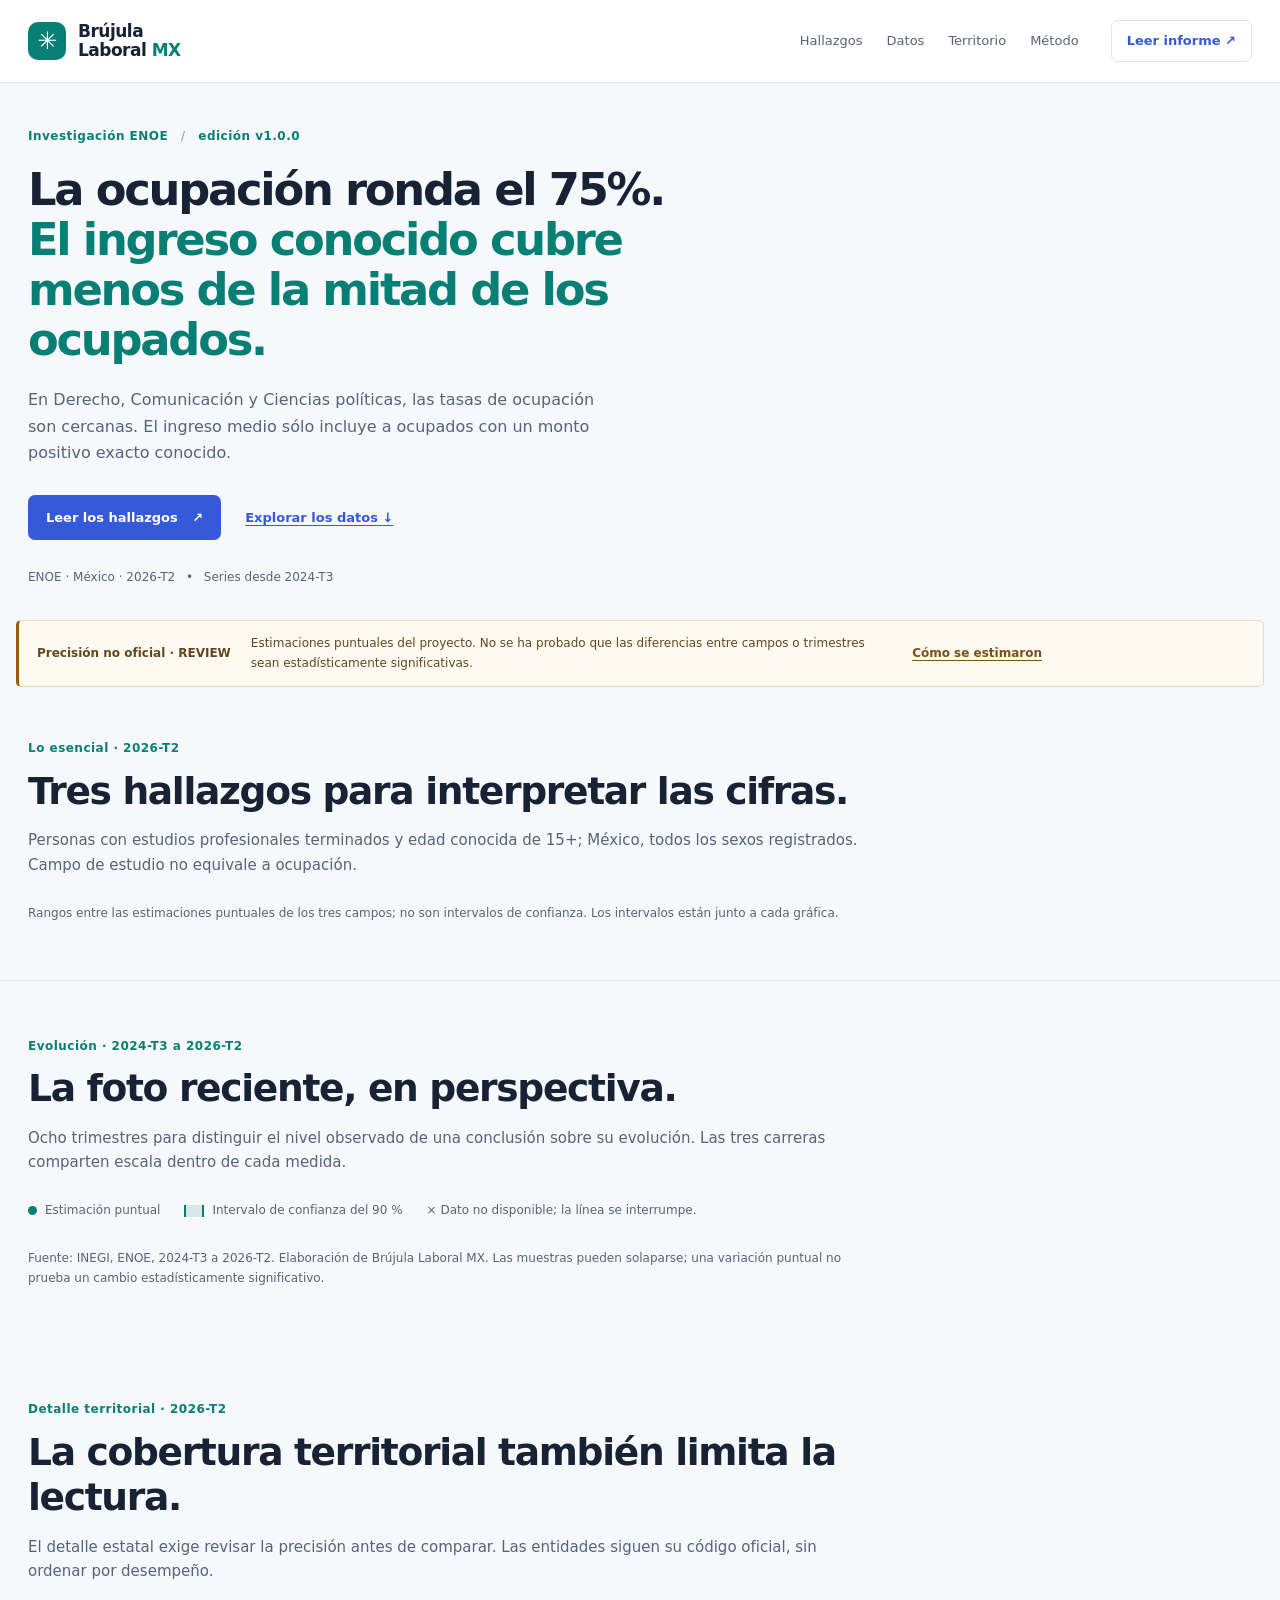
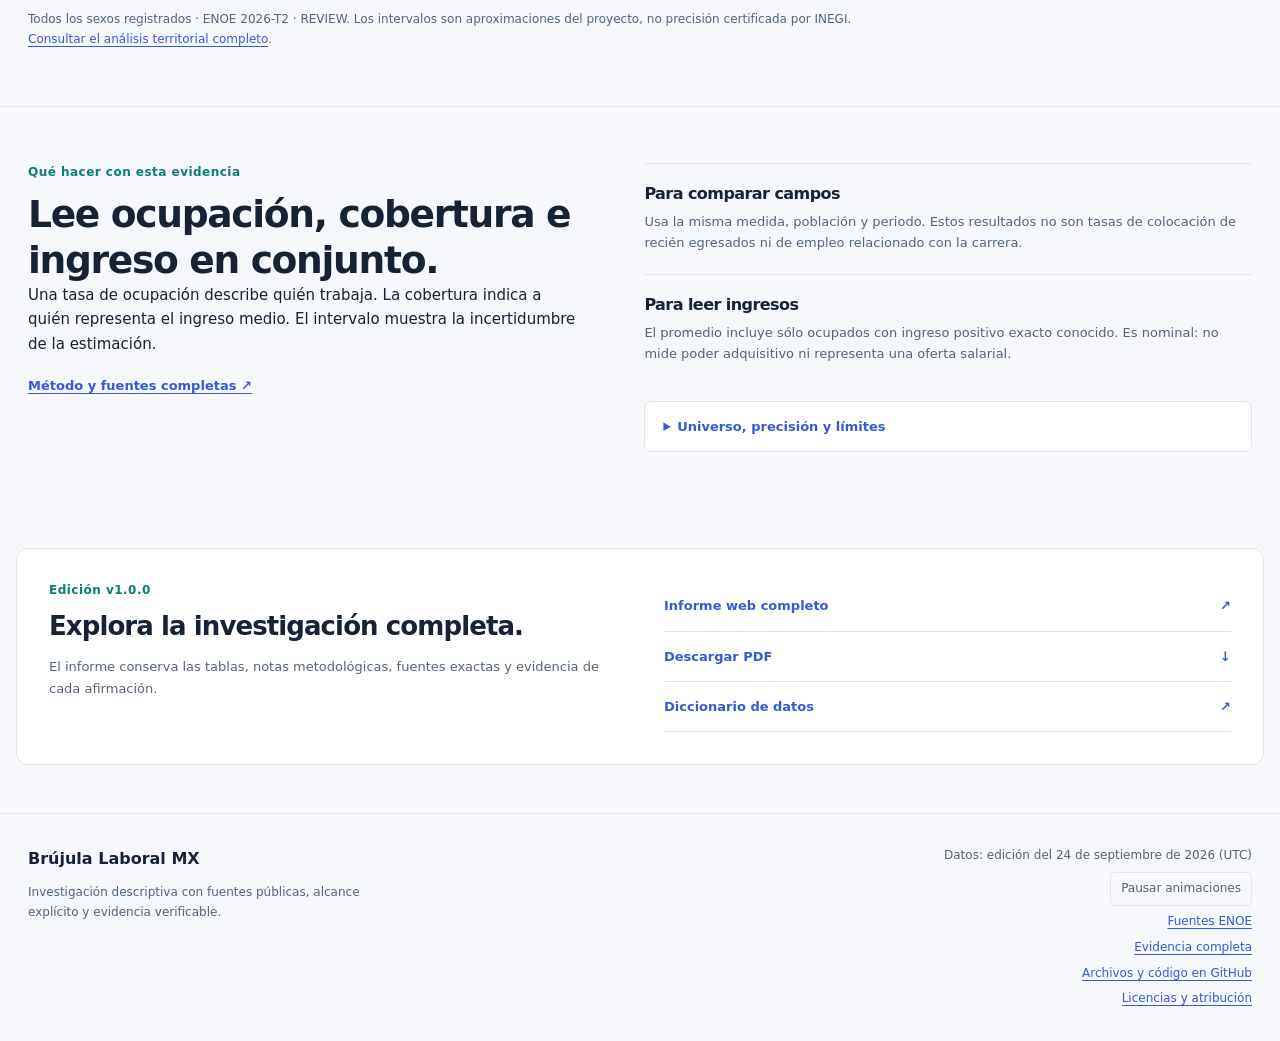
==== commit 7abe5f1a: "Lead research report with evidence-backed findings and accessible motion" ====
--- a/site/index.html
+++ b/site/index.html
@@ -7,14 +7,16 @@
   <meta name="description" content="Brújula Laboral MX: investigación descriptiva de ocho trimestres de la ENOE sobre campos de estudio, empleo e ingreso en México, con evidencia y límites visibles.">
   <title>Brújula Laboral MX — Investigación del trabajo en México</title>
   <link rel="stylesheet" href="styles.css">
+  <script src="motion.js" defer></script>
 </head>
 <body>
+  <div class="reading-progress" data-reading-progress aria-hidden="true"></div>
   <a class="skip-link" href="#contenido">Saltar al contenido</a>
   <header class="site-header">
     <div class="header-inner">
       <a class="brand" href="#inicio" aria-label="Brújula Laboral MX, volver al inicio"><span class="brand-mark" aria-hidden="true">✳</span><span>Brújula<br>Laboral <b>MX</b></span></a>
       <nav aria-label="Navegación principal">
-        <a href="#panorama">Panorama</a><a href="#campos">Campos</a><a href="#evolucion">Evolución</a><a href="#territorio">Territorio</a><a href="#metodo">Método</a>
+        <a href="#hallazgos">Hallazgos</a><a href="#evolucion">Datos</a><a href="#territorio">Territorio</a><a href="#metodo">Método</a>
       </nav>
       <a class="header-report" href="research/report.html">Leer informe <span aria-hidden="true">↗</span></a>
     </div>
@@ -25,53 +27,47 @@
       <div class="hero-inner">
         <div class="hero-copy">
           <p class="edition">Investigación ENOE <span aria-hidden="true">/</span> edición v1.0.0</p>
-          <h1 id="hero-title">El mercado laboral,<br><em>con contexto.</em></h1>
-          <p class="hero-lede">Empleo e ingreso en Derecho, Comunicación y Ciencias políticas. Ocho trimestres de la ENOE, con cifras, intervalos y fuentes a la vista.</p>
-          <div class="hero-actions"><a class="button-primary" href="research/report.html">Explorar el informe <span aria-hidden="true">↗</span></a><a class="text-link light-link" href="#panorama">Ver resultados <span aria-hidden="true">↓</span></a></div>
-          <p class="hero-window">2024‑Q3 a 2026‑Q2 <span aria-hidden="true">•</span> México <span aria-hidden="true">•</span> ENOE</p>
+          <h1 id="hero-title">La ocupación ronda el 75%.<br><em>El ingreso conocido cubre menos de la mitad de los ocupados.</em></h1>
+          <p class="hero-lede">En Derecho, Comunicación y Ciencias políticas, las tasas de ocupación son cercanas. El ingreso medio sólo incluye a ocupados con un monto positivo exacto conocido.</p>
+          <div class="hero-actions"><a class="button-primary" href="#hallazgos">Leer los hallazgos <span aria-hidden="true">↗</span></a><a class="text-link light-link" href="#evolucion">Explorar los datos <span aria-hidden="true">↓</span></a></div>
+          <p class="hero-window">ENOE · México · 2026-T2 <span aria-hidden="true">•</span> Series desde 2024-T3</p>
         </div>
         <!-- HERO_CHART -->
       </div>
     </section>
 
-    <div class="status-strip" role="note"><strong>Estimaciones en revisión · REVIEW</strong><span>La selección y precisión son del proyecto; no están certificadas por el INEGI. Las diferencias observadas no prueban cambios estadísticamente significativos.</span><a href="research/report.html#metodos">Cómo se estimaron</a></div>
+    <div class="status-strip" role="note"><strong>Precisión no oficial · REVIEW</strong><span>Estimaciones puntuales del proyecto. No se ha probado que las diferencias entre campos o trimestres sean estadísticamente significativas.</span><a href="research/report.html#metodos">Cómo se estimaron</a></div>
 
-    <section class="section panorama" id="panorama" aria-labelledby="panorama-title">
-      <div class="section-head"><p class="section-kicker">Lectura inicial</p><h2 id="panorama-title">Dos universos, una pregunta de contexto</h2><p>Las cifras del país y las de profesionales describen poblaciones distintas. Se presentan lado a lado para orientar la lectura, sin tratarlas como una comparación causal.</p></div>
-      <div class="universe-comparison">
-        <article class="universe"><div class="universe-top"><h3>Contexto nacional</h3><span>15 años o más</span></div><p class="big-stat">57,56<span>%</span></p><p class="stat-name">Tasa de ocupación</p><p class="universe-note">Personas residentes en el contexto nacional operativo de 15+. Incluye código 98 como edad operativamente desconocida.</p></article>
-        <article class="universe"><div class="universe-top"><h3>Cohorte profesional</h3><span>Estudios terminados</span></div><p class="big-stat">75,31<span>%</span></p><p class="stat-name">Tasa de ocupación</p><p class="universe-note">Personas residentes con estudios profesionales terminados y edad conocida de 15+; excluye estudios técnicos, posgrado e incompletos. El código 97 representa 97 años o más.</p></article>
-      </div>
-      <p class="source-note">México · todos los sexos registrados · 2026‑Q2 · ENOE <code>enoe_2026_q2</code> · estado REVIEW. <a href="research/report.html#contexto">Gráfica, intervalos y registros de ambos universos</a>.</p>
-    </section>
-
-    <section class="section fields" id="campos" aria-labelledby="fields-title">
-      <div class="section-head"><p class="section-kicker">Campos de estudio</p><h2 id="fields-title">Tres lecturas del trimestre reciente</h2><p>El campo identifica los estudios reportados; no indica la ocupación que ejerce cada persona. Cada medida tiene un denominador propio.</p></div>
-      <div class="field-list">
-        <article class="field-row"><div><h3>Derecho</h3><p>Tasa de ocupación</p></div><div class="field-value">75,86<span>%</span></div><a href="research/report.html#derecho" aria-label="Ver datos y evidencia de Derecho">Ver evidencia <span aria-hidden="true">↗</span></a></article>
-        <article class="field-row"><div><h3>Ciencias políticas</h3><p>Cobertura de ingreso positivo conocido entre personas ocupadas</p></div><div class="field-value">48,48<span>%</span></div><a href="research/report.html#politicas" aria-label="Ver datos y evidencia de Ciencias políticas">Ver evidencia <span aria-hidden="true">↗</span></a></article>
-        <article class="field-row"><div><h3>Comunicación y periodismo</h3><p>Ingreso mensual medio positivo conocido</p></div><div class="field-value income-value">19&nbsp;647,34 <span>MXN/mes</span></div><a href="research/report.html#comunicacion" aria-label="Ver datos y evidencia de Comunicación y periodismo">Ver evidencia <span aria-hidden="true">↗</span></a></article>
-      </div>
-      <p class="source-note">Cohorte profesional · México · todos los sexos registrados · 2026‑Q2 · ENOE <code>enoe_2026_q2</code> · REVIEW. El ingreso se limita a personas ocupadas con monto positivo exacto conocido; es nominal y no está ajustado por inflación.</p>
+    <section class="section executive-summary" id="hallazgos" aria-labelledby="summary-title">
+      <div class="section-head"><p class="section-kicker">Lo esencial · 2026-T2</p><h2 id="summary-title">Tres hallazgos para interpretar las cifras.</h2><p>Personas con estudios profesionales terminados y edad conocida de 15+; México, todos los sexos registrados. Campo de estudio no equivale a ocupación.</p></div>
+      <!-- SUMMARY_INSIGHTS -->
+      <p class="source-note">Rangos entre las estimaciones puntuales de los tres campos; no son intervalos de confianza. Los intervalos están junto a cada gráfica.</p>
     </section>
 
     <section class="section evolution" id="evolucion" aria-labelledby="evolution-title">
-      <div class="section-head"><p class="section-kicker">Evolución · 2024-T3 a 2026-T2</p><h2 id="evolution-title">Una medida. Tres trayectorias.</h2><p>Cada carrera tiene su propio espacio. Las gráficas de una misma medida comparten escala; los intervalos muestran la incertidumbre de cada estimación.</p></div>
-      <div class="reading-key"><span><i class="key-point" aria-hidden="true"></i>Estimación puntual</span><span><i class="key-range" aria-hidden="true"></i>Intervalo de confianza del 90 %</span><span>Un espacio vacío significa dato no disponible.</span></div>
+      <div class="section-head"><p class="section-kicker">Evolución · 2024-T3 a 2026-T2</p><h2 id="evolution-title">La foto reciente, en perspectiva.</h2><p>Ocho trimestres para distinguir el nivel observado de una conclusión sobre su evolución. Las tres carreras comparten escala dentro de cada medida.</p></div>
+      <div class="reading-key"><span><i class="key-point" aria-hidden="true"></i>Estimación puntual</span><span><i class="key-range" aria-hidden="true"></i>Intervalo de confianza del 90 %</span><span>× Dato no disponible; la línea se interrumpe.</span></div>
       <!-- TREND_CHARTS -->
-      <p class="source-note">Cohorte profesional con estudios terminados y edad conocida de 15+ · México · todos los sexos registrados. Fuente: INEGI, ENOE, 2024-T3 a 2026-T2. Precisión no oficial · REVIEW. Las muestras pueden solaparse; no se estima significancia de las diferencias entre trimestres.</p>
+      <p class="source-note">Fuente: INEGI, ENOE, 2024-T3 a 2026-T2. Elaboración de Brújula Laboral MX. Las muestras pueden solaparse; una variación puntual no prueba un cambio estadísticamente significativo.</p>
     </section>
 
     <section class="section territory" id="territorio" aria-labelledby="territory-title">
-      <div class="section-head"><p class="section-kicker">Detalle territorial · 2026-T2</p><h2 id="territory-title">Derecho, entidad por entidad.</h2><p>Tasa de ocupación de la cohorte profesional. El orden sigue el código de entidad, no una clasificación de desempeño. Las cifras sin precisión suficiente permanecen como no disponibles.</p></div>
+      <div class="section-head"><p class="section-kicker">Detalle territorial · 2026-T2</p><h2 id="territory-title">La cobertura territorial también limita la lectura.</h2><p>El detalle estatal exige revisar la precisión antes de comparar. Las entidades siguen su código oficial, sin ordenar por desempeño.</p></div>
       <!-- TERRITORY_CHARTS -->
       <p class="source-note">Todos los sexos registrados · ENOE 2026-T2 · REVIEW. Los intervalos son aproximaciones del proyecto, no precisión certificada por INEGI. <a href="research/report.html#sexo-territorio">Consultar el análisis territorial completo</a>.</p>
     </section>
 
-    <section class="section method" id="metodo" aria-labelledby="method-title"><div class="method-intro"><p class="section-kicker">Cómo leer los datos</p><h2 id="method-title">Cada cifra lleva su alcance.</h2><p>La fuente es la Encuesta Nacional de Ocupación y Empleo del INEGI. Brújula Laboral MX selecciona, estima y transforma los datos; INEGI no avala la precisión calculada por el proyecto.</p></div><div class="method-points"><div><h3>Ingreso condicionado</h3><p>La media usa solo personas ocupadas con ingreso positivo y monto exacto conocido. Se expresa en pesos mensuales nominales; la cobertura de respuesta acompaña la media.</p></div><div><h3>Precisión visible</h3><p>Los intervalos de 90 % y coeficientes de variación son aproximaciones del proyecto. Las celdas sin valor autorizado se muestran como no disponibles, nunca como cero.</p></div><div><h3>Evidencia rastreable</h3><p>El informe enlaza fuentes trimestrales, registros, afirmaciones, tablas y archivos de datos. La fecha exacta de edición de alguna fuente no está disponible.</p></div><a class="text-link" href="research/report.html#cobertura">Revisar cobertura y exclusiones <span aria-hidden="true">↗</span></a></div></section>
+    <section class="section method" id="metodo" aria-labelledby="method-title">
+      <div class="method-intro"><p class="section-kicker">Qué hacer con esta evidencia</p><h2 id="method-title">Lee ocupación, cobertura e ingreso en conjunto.</h2><p>Una tasa de ocupación describe quién trabaja. La cobertura indica a quién representa el ingreso medio. El intervalo muestra la incertidumbre de la estimación.</p><a class="text-link" href="research/report.html#metodos">Método y fuentes completas ↗</a></div>
+      <div class="method-points">
+        <div><h3>Para comparar campos</h3><p>Usa la misma medida, población y periodo. Estos resultados no son tasas de colocación de recién egresados ni de empleo relacionado con la carrera.</p></div>
+        <div><h3>Para leer ingresos</h3><p>El promedio incluye sólo ocupados con ingreso positivo exacto conocido. Es nominal: no mide poder adquisitivo ni representa una oferta salarial.</p></div>
+        <details><summary>Universo, precisión y límites</summary><p>Edad conocida de 15+; el código 97 significa 97 años o más. Se excluyen estudios técnicos, posgrado e incompletos. Los intervalos del 90 % son aproximaciones del proyecto, no precisión certificada por INEGI. Las celdas suprimidas permanecen no disponibles, nunca cero.</p><p>El contexto nacional de 15+ tiene un universo distinto de la cohorte profesional. <a href="research/report.html#contexto">Consultar ambos contextos</a>.</p><p>Selección, estimación y transformación de Brújula Laboral MX, no realizadas ni avaladas por INEGI. <a href="research/report.html#cobertura">Cobertura y exclusiones</a>.</p></details>
+      </div>
+    </section>
 
     <section class="downloads" id="descargas" aria-labelledby="downloads-title"><div><p class="section-kicker">Edición v1.0.0</p><h2 id="downloads-title">Explora la investigación completa.</h2><p>El informe conserva las tablas, notas metodológicas, fuentes exactas y evidencia de cada afirmación.</p></div><div class="download-links"><a href="research/report.html"><span>Informe web completo</span><span aria-hidden="true">↗</span></a><a href="research/report.pdf"><span>Descargar PDF</span><span aria-hidden="true">↓</span></a><a href="research/exports/data-dictionary.md"><span>Diccionario de datos</span><span aria-hidden="true">↗</span></a></div></section>
   </main>
-  <footer class="site-footer"><div><a class="footer-brand" href="#inicio">Brújula Laboral MX</a><p>Investigación descriptiva con fuentes públicas, alcance explícito y evidencia verificable.</p></div><div><span>Edición generada el 24 de septiembre de 2026 (UTC)</span><a href="research/report.html#fuentes">Fuentes ENOE</a><a href="research/report.html#evidencia">Evidencia completa</a><a href="https://github.com/erickinorganico/career-signals-mx/releases/tag/v1.0.0">Archivos y código en GitHub</a><a href="https://github.com/erickinorganico/career-signals-mx/blob/main/THIRD_PARTY_NOTICES.md">Licencias y atribución</a></div></footer>
+  <footer class="site-footer"><div><a class="footer-brand" href="#inicio">Brújula Laboral MX</a><p>Investigación descriptiva con fuentes públicas, alcance explícito y evidencia verificable.</p></div><div><span>Datos: edición del 24 de septiembre de 2026 (UTC)</span><button class="motion-toggle" data-motion-toggle type="button" aria-pressed="true" hidden>Pausar animaciones</button><a href="research/report.html#fuentes">Fuentes ENOE</a><a href="research/report.html#evidencia">Evidencia completa</a><a href="https://github.com/erickinorganico/career-signals-mx/releases/tag/v1.0.0">Archivos y código en GitHub</a><a href="https://github.com/erickinorganico/career-signals-mx/blob/main/THIRD_PARTY_NOTICES.md">Licencias y atribución</a></div></footer>
 </body>
 </html>
--- a/site/styles.css
+++ b/site/styles.css
@@ -131,3 +131,35 @@
 
 .data-table-scroll table{min-width:1100px}
 .data-table-scroll td:last-child{min-width:210px;max-width:260px;font-size:10px}
+
+/* Editorial layer: findings lead; motion never changes plotted values. */
+.reading-progress{position:fixed;z-index:20;left:0;top:0;width:100%;height:3px;background:var(--teal);transform:scaleX(0);transform-origin:left;pointer-events:none}
+.hero-inner{grid-template-columns:1.25fr .85fr;gap:48px;padding-top:44px;padding-bottom:32px}
+.hero h1{font-size:clamp(2rem,3.5vw,3rem);max-width:21ch}
+.hero-lede{max-width:57ch}
+.hero-stat img{max-height:185px}
+.executive-summary{padding-top:40px}
+.takeaways,.takeaway-grid,.summary-grid{display:grid;grid-template-columns:repeat(3,minmax(0,1fr));gap:24px}
+.takeaway{padding:24px 0;border-top:3px solid var(--teal);min-width:0}
+.takeaway h3{font-size:19px;line-height:1.35;max-width:29ch;margin:8px 0 14px}
+.takeaway p{font-size:13px;color:var(--muted)}
+.takeaway .takeaway-value{font-size:27px;font-weight:700;line-height:1.3;letter-spacing:-.04em;color:var(--ink);font-variant-numeric:tabular-nums;margin:14px 0}
+.takeaway .takeaway-number,.takeaway .takeaway-index{font-size:12px;font-weight:700;color:var(--teal)}
+.takeaway a{display:inline-block;margin-top:16px;font-size:12px;font-weight:700}
+.chart-group{padding-top:22px;margin-top:20px;border-top:1px solid var(--line)}
+.chart-group>h3{font-size:23px;max-width:48ch;line-height:1.3;margin-bottom:10px}
+.chart-group>.chart-insight,.chart-group>.chart-interpretation,.chart-group>.chart-context{max-width:96ch;color:var(--muted);font-size:13px;margin-bottom:22px}
+.chart-group .chart-measure{font-size:12px;color:var(--teal);font-weight:700;margin-bottom:8px}
+.method-intro .text-link{display:inline-block;margin-top:18px}
+.motion-toggle{font:inherit;color:var(--muted);background:transparent;border:1px solid var(--line);border-radius:5px;padding:6px 10px;cursor:pointer}
+.motion-toggle:focus-visible{outline:3px solid var(--action);outline-offset:3px}
+.motion-toggle:disabled{cursor:default;color:var(--muted)}
+html.motion-paused{scroll-behavior:auto}
+@media(prefers-reduced-motion:no-preference){html:not(.motion-paused) .button-primary,html:not(.motion-paused) .header-report{transition:transform 180ms ease,box-shadow 180ms ease}html:not(.motion-paused) .button-primary:hover,html:not(.motion-paused) .header-report:hover{transform:translateY(-2px);box-shadow:0 5px 12px #17223516}html:not(.motion-paused) .chart-card{transition:border-color 180ms ease}html:not(.motion-paused) .chart-card:hover{border-color:#9baed3}}
+@media(max-width:760px){.hero-inner{grid-template-columns:1fr;gap:24px}.hero h1{font-size:34px}.takeaways,.takeaway-grid,.summary-grid{grid-template-columns:1fr;gap:0}.takeaway{padding:22px 0}.takeaway h3{max-width:none}.takeaway .takeaway-value{font-size:28px;margin:8px 0}.chart-group>h3{font-size:21px}.hero-stat img{max-height:185px}.executive-summary{padding-top:30px}}
+@media(prefers-reduced-motion:reduce){*,*::before,*::after{animation:none!important;transition:none!important;scroll-behavior:auto!important}}
+@media print{.reading-progress,.motion-toggle{display:none!important}}
+
+.chart-group-metric{font-size:12px!important;color:var(--teal)!important;font-weight:700}
+.chart-group-note{max-width:92ch}
+.territory>h3{font-size:24px;margin:22px 0 12px}
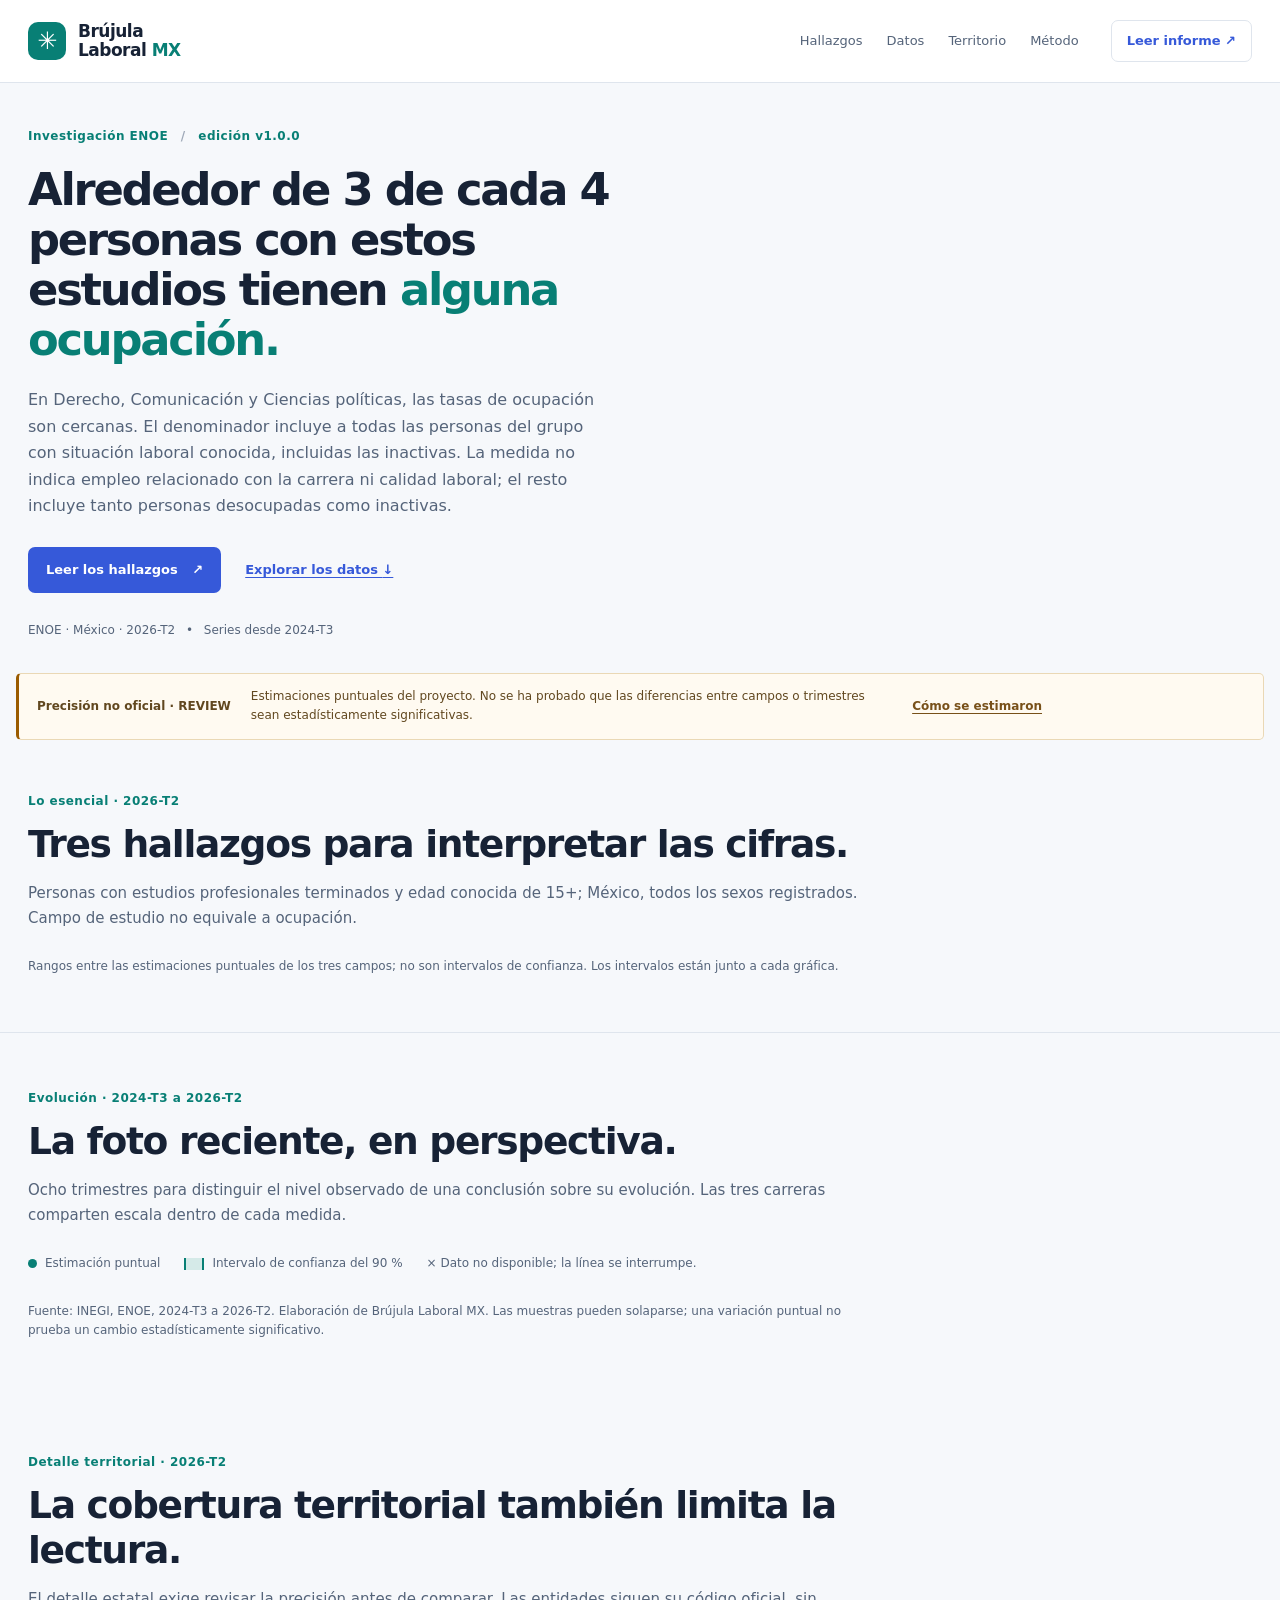
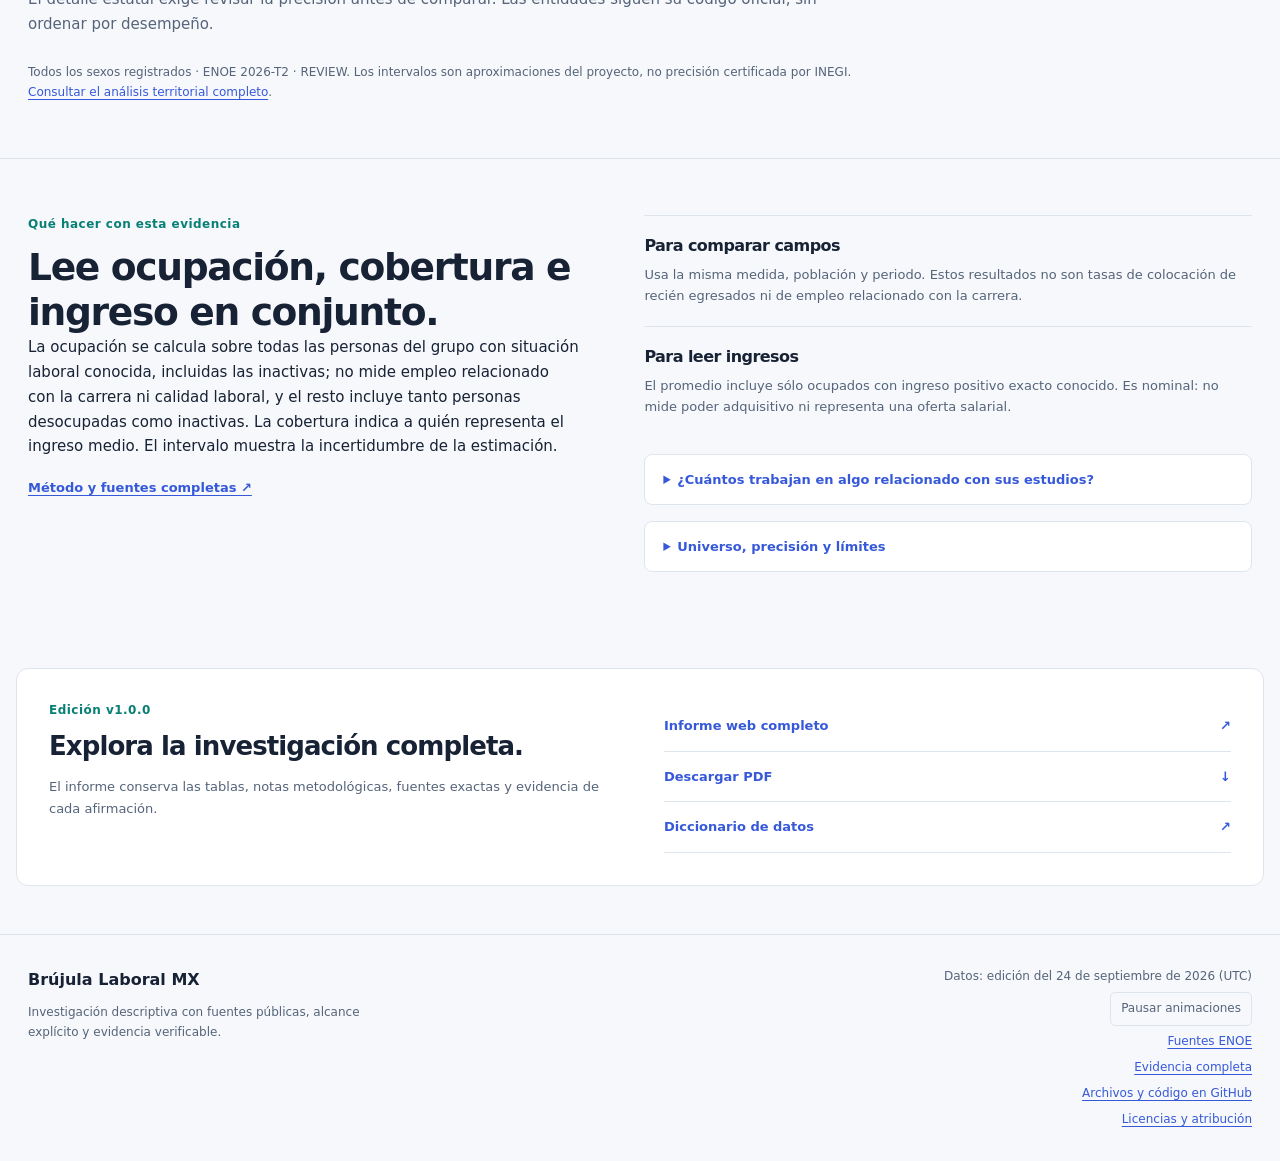
==== commit c9ce138c: "Clarify occupation denominator and document study-work affinity sources" ====
--- a/site/index.html
+++ b/site/index.html
@@ -27,8 +27,8 @@
       <div class="hero-inner">
         <div class="hero-copy">
           <p class="edition">Investigación ENOE <span aria-hidden="true">/</span> edición v1.0.0</p>
-          <h1 id="hero-title">La ocupación ronda el 75%.<br><em>El ingreso conocido cubre menos de la mitad de los ocupados.</em></h1>
-          <p class="hero-lede">En Derecho, Comunicación y Ciencias políticas, las tasas de ocupación son cercanas. El ingreso medio sólo incluye a ocupados con un monto positivo exacto conocido.</p>
+          <h1 id="hero-title">Alrededor de 3 de cada 4 personas con estos estudios tienen <em>alguna ocupación.</em></h1>
+          <p class="hero-lede">En Derecho, Comunicación y Ciencias políticas, las tasas de ocupación son cercanas. El denominador incluye a todas las personas del grupo con situación laboral conocida, incluidas las inactivas. La medida no indica empleo relacionado con la carrera ni calidad laboral; el resto incluye tanto personas desocupadas como inactivas.</p>
           <div class="hero-actions"><a class="button-primary" href="#hallazgos">Leer los hallazgos <span aria-hidden="true">↗</span></a><a class="text-link light-link" href="#evolucion">Explorar los datos <span aria-hidden="true">↓</span></a></div>
           <p class="hero-window">ENOE · México · 2026-T2 <span aria-hidden="true">•</span> Series desde 2024-T3</p>
         </div>
@@ -58,10 +58,11 @@
     </section>
 
     <section class="section method" id="metodo" aria-labelledby="method-title">
-      <div class="method-intro"><p class="section-kicker">Qué hacer con esta evidencia</p><h2 id="method-title">Lee ocupación, cobertura e ingreso en conjunto.</h2><p>Una tasa de ocupación describe quién trabaja. La cobertura indica a quién representa el ingreso medio. El intervalo muestra la incertidumbre de la estimación.</p><a class="text-link" href="research/report.html#metodos">Método y fuentes completas ↗</a></div>
+      <div class="method-intro"><p class="section-kicker">Qué hacer con esta evidencia</p><h2 id="method-title">Lee ocupación, cobertura e ingreso en conjunto.</h2><p>La ocupación se calcula sobre todas las personas del grupo con situación laboral conocida, incluidas las inactivas; no mide empleo relacionado con la carrera ni calidad laboral, y el resto incluye tanto personas desocupadas como inactivas. La cobertura indica a quién representa el ingreso medio. El intervalo muestra la incertidumbre de la estimación.</p><a class="text-link" href="research/report.html#metodos">Método y fuentes completas ↗</a></div>
       <div class="method-points">
         <div><h3>Para comparar campos</h3><p>Usa la misma medida, población y periodo. Estos resultados no son tasas de colocación de recién egresados ni de empleo relacionado con la carrera.</p></div>
         <div><h3>Para leer ingresos</h3><p>El promedio incluye sólo ocupados con ingreso positivo exacto conocido. Es nominal: no mide poder adquisitivo ni representa una oferta salarial.</p></div>
+        <details><summary>¿Cuántos trabajan en algo relacionado con sus estudios?</summary><p>El <a href="https://observatoriolaboral.gob.mx/static/estudios-publicaciones/Tendencias_empleo.html">Observatorio Laboral</a> publica un indicador de afinidad entre ocupación y estudios para profesionistas ocupados. Su total nacional no representa por sí solo las tres carreras de este sitio y aquí no hay una estimación propia validada por carrera.</p><p>Por eso, la tasa de ocupación presentada aquí no debe leerse como empleo relacionado con los estudios. <a href="https://github.com/erickinorganico/career-signals-mx/blob/main/docs/AFINIDAD-LABORAL.md">Fuentes revisadas y límites de comparación</a>.</p></details>
         <details><summary>Universo, precisión y límites</summary><p>Edad conocida de 15+; el código 97 significa 97 años o más. Se excluyen estudios técnicos, posgrado e incompletos. Los intervalos del 90 % son aproximaciones del proyecto, no precisión certificada por INEGI. Las celdas suprimidas permanecen no disponibles, nunca cero.</p><p>El contexto nacional de 15+ tiene un universo distinto de la cohorte profesional. <a href="research/report.html#contexto">Consultar ambos contextos</a>.</p><p>Selección, estimación y transformación de Brújula Laboral MX, no realizadas ni avaladas por INEGI. <a href="research/report.html#cobertura">Cobertura y exclusiones</a>.</p></details>
       </div>
     </section>
